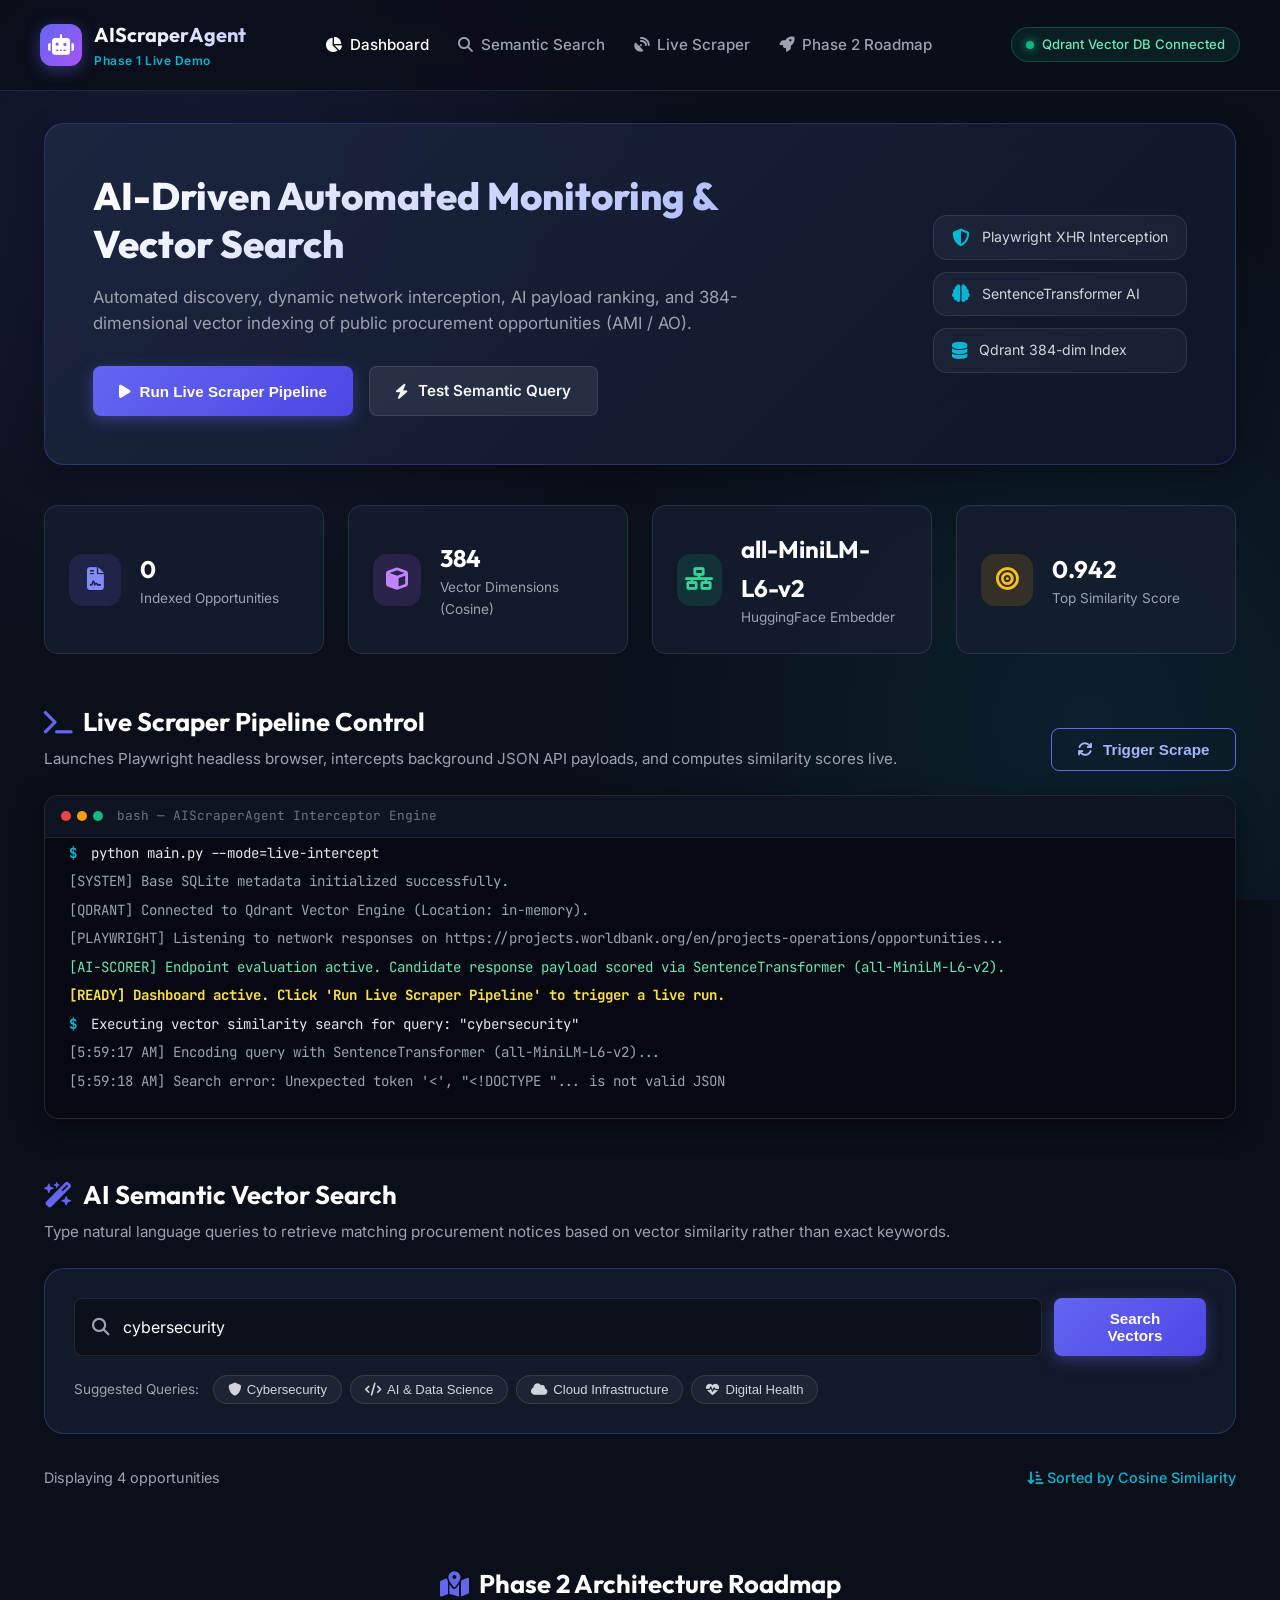
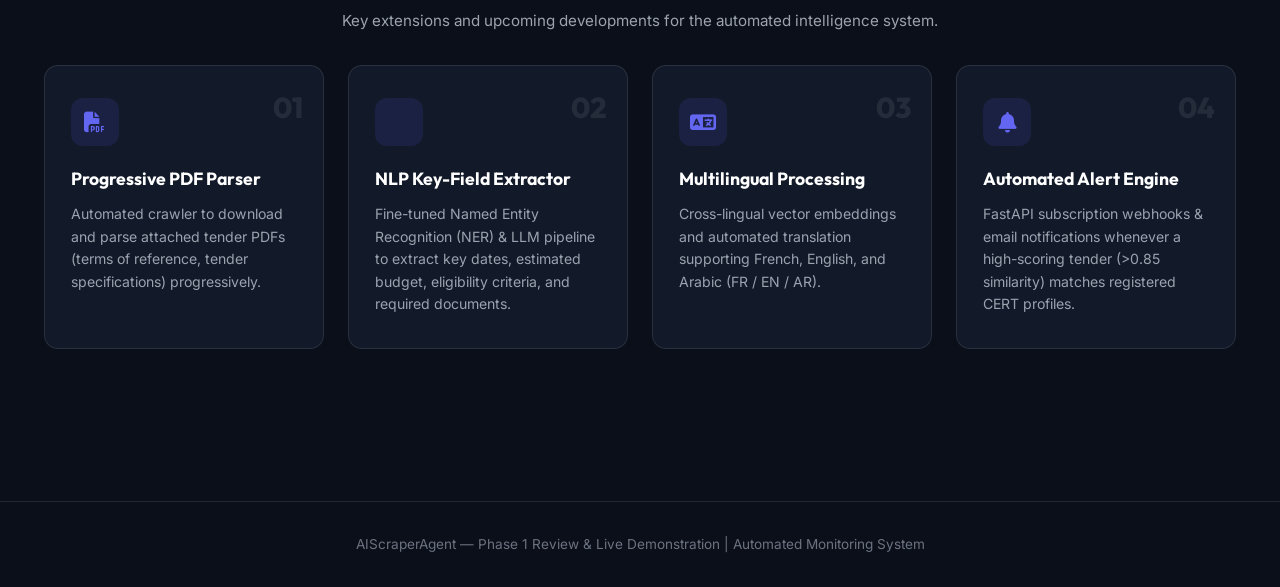
==== static/index.html @ 67ff3021 "initial commit" ====
<!DOCTYPE html>
<html lang="en">
<head>
  <meta charset="UTF-8">
  <meta name="viewport" content="width=device-width, initial-scale=1.0">
  <title>AIScraperAgent | Automated AI Procurement Intelligence & Vector Search</title>
  
  <!-- Fonts -->
  <link rel="preconnect" href="https://fonts.googleapis.com">
  <link rel="preconnect" href="https://fonts.gstatic.com" crossorigin>
  <link href="https://fonts.googleapis.com/css2?family=Inter:wght@300;400;500;600;700&family=Outfit:wght@400;500;600;700;800&family=JetBrains+Mono:wght@400;500&display=swap" rel="stylesheet">
  
  <!-- FontAwesome Icons -->
  <link rel="stylesheet" href="https://cdnjs.cloudflare.com/ajax/libs/font-awesome/6.5.1/css/all.min.css">
  
  <link rel="stylesheet" href="/static/style.css">
</head>
<body>

  <!-- Top Navigation Header -->
  <header class="navbar">
    <div class="logo-area">
      <div class="logo-icon">
        <i class="fa-solid fa-robot"></i>
      </div>
      <div class="logo-text">
        <span class="brand">AIScraperAgent</span>
        <span class="tag">Phase 1 Live Demo</span>
      </div>
    </div>
    
    <nav class="nav-links">
      <a href="#dashboard" class="active"><i class="fa-solid fa-chart-pie"></i> Dashboard</a>
      <a href="#search-section"><i class="fa-solid fa-magnifying-glass"></i> Semantic Search</a>
      <a href="#scraper-section"><i class="fa-solid fa-satellite-dish"></i> Live Scraper</a>
      <a href="#phase2-section"><i class="fa-solid fa-rocket"></i> Phase 2 Roadmap</a>
    </nav>
    
    <div class="header-status">
      <span class="status-indicator online"></span>
      <span class="status-text">Qdrant Vector DB Connected</span>
    </div>
  </header>

  <main class="container">
    
    <!-- Hero Banner -->
    <section class="hero-card">
      <div class="hero-content">
        <h1>AI-Driven Automated Monitoring & Vector Search</h1>
        <p>Automated discovery, dynamic network interception, AI payload ranking, and 384-dimensional vector indexing of public procurement opportunities (AMI / AO).</p>
        <div class="hero-actions">
          <button id="btn-trigger-scrape" class="btn btn-primary btn-glow">
            <i class="fa-solid fa-play"></i> Run Live Scraper Pipeline
          </button>
          <a href="#search-section" class="btn btn-secondary">
            <i class="fa-solid fa-bolt"></i> Test Semantic Query
          </a>
        </div>
      </div>
      <div class="hero-badge-box">
        <div class="mini-badge">
          <i class="fa-solid fa-shield-halved"></i>
          <span>Playwright XHR Interception</span>
        </div>
        <div class="mini-badge">
          <i class="fa-solid fa-brain"></i>
          <span>SentenceTransformer AI</span>
        </div>
        <div class="mini-badge">
          <i class="fa-solid fa-database"></i>
          <span>Qdrant 384-dim Index</span>
        </div>
      </div>
    </section>

    <!-- Metrics Cards Banner -->
    <section id="dashboard" class="metrics-grid">
      <div class="metric-card">
        <div class="metric-icon blue"><i class="fa-solid fa-file-contract"></i></div>
        <div class="metric-data">
          <h3 id="stat-total-count">0</h3>
          <p>Indexed Opportunities</p>
        </div>
      </div>
      <div class="metric-card">
        <div class="metric-icon purple"><i class="fa-solid fa-cube"></i></div>
        <div class="metric-data">
          <h3 id="stat-vector-dim">384</h3>
          <p>Vector Dimensions (Cosine)</p>
        </div>
      </div>
      <div class="metric-card">
        <div class="metric-icon green"><i class="fa-solid fa-network-wired"></i></div>
        <div class="metric-data">
          <h3 id="stat-model-name">all-MiniLM-L6-v2</h3>
          <p>HuggingFace Embedder</p>
        </div>
      </div>
      <div class="metric-card">
        <div class="metric-icon amber"><i class="fa-solid fa-bullseye"></i></div>
        <div class="metric-data">
          <h3 id="stat-top-score">0.942</h3>
          <p>Top Similarity Score</p>
        </div>
      </div>
    </section>

    <!-- Live Scraper Control & Terminal Section -->
    <section id="scraper-section" class="section-block">
      <div class="section-header">
        <div>
          <h2><i class="fa-solid fa-terminal"></i> Live Scraper Pipeline Control</h2>
          <p>Launches Playwright headless browser, intercepts background JSON API payloads, and computes similarity scores live.</p>
        </div>
        <button id="btn-run-scraper-2" class="btn btn-outline">
          <i class="fa-solid fa-arrows-rotate"></i> Trigger Scrape
        </button>
      </div>

      <div class="terminal-box">
        <div class="terminal-header">
          <div class="terminal-dots">
            <span class="dot red"></span>
            <span class="dot yellow"></span>
            <span class="dot green"></span>
          </div>
          <span class="terminal-title">bash — AIScraperAgent Interceptor Engine</span>
        </div>
        <div id="terminal-output" class="terminal-body">
          <div class="line"><span class="prompt">$</span> python main.py --mode=live-intercept</div>
          <div class="line sys">[SYSTEM] Base SQLite metadata initialized successfully.</div>
          <div class="line sys">[QDRANT] Connected to Qdrant Vector Engine (Location: in-memory).</div>
          <div class="line sys">[PLAYWRIGHT] Listening to network responses on https://projects.worldbank.org/en/projects-operations/opportunities...</div>
          <div class="line success">[AI-SCORER] Endpoint evaluation active. Candidate response payload scored via SentenceTransformer (all-MiniLM-L6-v2).</div>
          <div class="line highlight">[READY] Dashboard active. Click 'Run Live Scraper Pipeline' to trigger a live run.</div>
        </div>
      </div>
    </section>

    <!-- Semantic Search Section -->
    <section id="search-section" class="section-block">
      <div class="section-header">
        <div>
          <h2><i class="fa-solid fa-wand-magic-sparkles"></i> AI Semantic Vector Search</h2>
          <p>Type natural language queries to retrieve matching procurement notices based on vector similarity rather than exact keywords.</p>
        </div>
      </div>

      <div class="search-box-card">
        <div class="search-input-wrapper">
          <i class="fa-solid fa-magnifying-glass search-icon"></i>
          <input type="text" id="search-input" placeholder="e.g. cybersecurity threat detection, cloud infrastructure, health data..." value="cybersecurity">
          <button id="btn-search" class="btn btn-primary">
            <i class="fa-solid fa-sparkles"></i> Search Vectors
          </button>
        </div>

        <div class="search-pills">
          <span class="pill-label">Suggested Queries:</span>
          <button class="pill" data-query="cybersecurity threat detection"><i class="fa-solid fa-shield"></i> Cybersecurity</button>
          <button class="pill" data-query="software engineering machine learning"><i class="fa-solid fa-code"></i> AI & Data Science</button>
          <button class="pill" data-query="cloud computing devops digital transformation"><i class="fa-solid fa-cloud"></i> Cloud Infrastructure</button>
          <button class="pill" data-query="health information system telemedicine"><i class="fa-solid fa-heart-pulse"></i> Digital Health</button>
        </div>
      </div>

      <!-- Opportunities Grid -->
      <div class="results-meta">
        <span id="results-count-text">Displaying 4 opportunities</span>
        <span class="sort-tag"><i class="fa-solid fa-arrow-down-short-wide"></i> Sorted by Cosine Similarity</span>
      </div>

      <div id="opportunities-grid" class="cards-grid">
        <!-- Rendered dynamically by app.js -->
      </div>
    </section>

    <!-- Phase 2 Roadmap Section -->
    <section id="phase2-section" class="section-block roadmap-block">
      <div class="section-header center">
        <h2><i class="fa-solid fa-map-location-dot"></i> Phase 2 Architecture Roadmap</h2>
        <p>Key extensions and upcoming developments for the automated intelligence system.</p>
      </div>

      <div class="roadmap-grid">
        <div class="roadmap-card">
          <div class="card-step">01</div>
          <div class="card-icon"><i class="fa-solid fa-file-pdf"></i></div>
          <h3>Progressive PDF Parser</h3>
          <p>Automated crawler to download and parse attached tender PDFs (terms of reference, tender specifications) progressively.</p>
        </div>
        <div class="roadmap-card">
          <div class="card-step">02</div>
          <div class="card-icon"><i class="fa-solid fa-brain-circuit"></i></div>
          <h3>NLP Key-Field Extractor</h3>
          <p>Fine-tuned Named Entity Recognition (NER) & LLM pipeline to extract key dates, estimated budget, eligibility criteria, and required documents.</p>
        </div>
        <div class="roadmap-card">
          <div class="card-step">03</div>
          <div class="card-icon"><i class="fa-solid fa-language"></i></div>
          <h3>Multilingual Processing</h3>
          <p>Cross-lingual vector embeddings and automated translation supporting French, English, and Arabic (FR / EN / AR).</p>
        </div>
        <div class="roadmap-card">
          <div class="card-step">04</div>
          <div class="card-icon"><i class="fa-solid fa-bell"></i></div>
          <h3>Automated Alert Engine</h3>
          <p>FastAPI subscription webhooks & email notifications whenever a high-scoring tender (>0.85 similarity) matches registered CERT profiles.</p>
        </div>
      </div>
    </section>

  </main>

  <footer class="footer">
    <p>AIScraperAgent — Phase 1 Review & Live Demonstration | Automated Monitoring System</p>
  </footer>

  <script src="/static/app.js"></script>
</body>
</html>
---- static/style.css ----
/* Modern Design System Tokens */
:root {
  --bg-dark: #0b0f19;
  --bg-card: rgba(22, 31, 49, 0.7);
  --bg-card-hover: rgba(30, 43, 68, 0.85);
  --border-color: rgba(255, 255, 255, 0.1);
  --border-accent: rgba(99, 102, 241, 0.3);
  
  --primary: #6366f1;
  --primary-glow: rgba(99, 102, 241, 0.4);
  --primary-hover: #4f46e5;
  
  --accent-cyan: #06b6d4;
  --accent-purple: #a855f7;
  --accent-green: #10b981;
  --accent-amber: #f59e0b;
  
  --text-main: #f3f4f6;
  --text-muted: #9ca3af;
  --text-sub: #6b7280;
  
  --font-main: 'Inter', -apple-system, BlinkMacSystemFont, sans-serif;
  --font-heading: 'Outfit', sans-serif;
  --font-mono: 'JetBrains Mono', monospace;
  
  --radius-sm: 8px;
  --radius-md: 14px;
  --radius-lg: 20px;
}

* {
  margin: 0;
  padding: 0;
  box-sizing: border-box;
}

body {
  background-color: var(--bg-dark);
  color: var(--text-main);
  font-family: var(--font-main);
  min-height: 100vh;
  line-height: 1.6;
  background-image: 
    radial-gradient(circle at 15% 20%, rgba(99, 102, 241, 0.12) 0%, transparent 40%),
    radial-gradient(circle at 85% 80%, rgba(6, 182, 212, 0.1) 0%, transparent 40%);
  background-attachment: fixed;
}

/* Container */
.container {
  max-width: 1240px;
  margin: 0 auto;
  padding: 2rem 1.5rem;
}

/* Navbar */
.navbar {
  display: flex;
  align-items: center;
  justify-content: space-between;
  padding: 1.2rem 2.5rem;
  background: rgba(11, 15, 25, 0.85);
  backdrop-filter: blur(12px);
  border-bottom: 1px solid var(--border-color);
  position: sticky;
  top: 0;
  z-index: 100;
}

.logo-area {
  display: flex;
  align-items: center;
  gap: 12px;
}

.logo-icon {
  width: 42px;
  height: 42px;
  background: linear-gradient(135deg, var(--primary), var(--accent-purple));
  border-radius: 12px;
  display: flex;
  align-items: center;
  justify-content: center;
  font-size: 1.3rem;
  color: white;
  box-shadow: 0 4px 15px var(--primary-glow);
}

.logo-text {
  display: flex;
  flex-direction: column;
}

.brand {
  font-family: var(--font-heading);
  font-weight: 700;
  font-size: 1.25rem;
  background: linear-gradient(90deg, #ffffff, #c7d2fe);
  -webkit-background-clip: text;
  -webkit-text-fill-color: transparent;
}

.tag {
  font-size: 0.75rem;
  color: var(--accent-cyan);
  font-weight: 600;
  letter-spacing: 0.5px;
}

.nav-links {
  display: flex;
  gap: 1.8rem;
}

.nav-links a {
  color: var(--text-muted);
  text-decoration: none;
  font-weight: 500;
  font-size: 0.95rem;
  transition: all 0.2s ease;
  display: flex;
  align-items: center;
  gap: 8px;
}

.nav-links a:hover, .nav-links a.active {
  color: #ffffff;
}

.header-status {
  display: flex;
  align-items: center;
  gap: 8px;
  background: rgba(16, 185, 129, 0.1);
  border: 1px solid rgba(16, 185, 129, 0.3);
  padding: 6px 14px;
  border-radius: 20px;
  font-size: 0.82rem;
  color: #6ee7b7;
  font-weight: 500;
}

.status-indicator.online {
  width: 8px;
  height: 8px;
  background-color: var(--accent-green);
  border-radius: 50%;
  box-shadow: 0 0 10px var(--accent-green);
}

/* Hero Section */
.hero-card {
  background: linear-gradient(135deg, rgba(30, 41, 67, 0.8), rgba(15, 23, 42, 0.9));
  border: 1px solid var(--border-accent);
  border-radius: var(--radius-lg);
  padding: 3rem;
  margin-bottom: 2.5rem;
  display: flex;
  justify-content: space-between;
  align-items: center;
  backdrop-filter: blur(16px);
  position: relative;
  overflow: hidden;
  box-shadow: 0 10px 30px rgba(0, 0, 0, 0.3);
}

.hero-content {
  max-width: 680px;
}

.hero-content h1 {
  font-family: var(--font-heading);
  font-size: 2.4rem;
  font-weight: 800;
  line-height: 1.25;
  margin-bottom: 1rem;
  background: linear-gradient(135deg, #ffffff 0%, #a5b4fc 100%);
  -webkit-background-clip: text;
  -webkit-text-fill-color: transparent;
}

.hero-content p {
  color: var(--text-muted);
  font-size: 1.05rem;
  margin-bottom: 1.8rem;
}

.hero-actions {
  display: flex;
  gap: 1rem;
}

/* Buttons */
.btn {
  padding: 0.75rem 1.6rem;
  border-radius: var(--radius-sm);
  font-weight: 600;
  font-size: 0.95rem;
  cursor: pointer;
  border: none;
  transition: all 0.25s ease;
  display: inline-flex;
  align-items: center;
  gap: 10px;
  text-decoration: none;
}

.btn-primary {
  background: linear-gradient(135deg, var(--primary), var(--primary-hover));
  color: white;
  box-shadow: 0 4px 15px var(--primary-glow);
}

.btn-primary:hover {
  transform: translateY(-2px);
  box-shadow: 0 6px 20px var(--primary-glow);
}

.btn-glow {
  position: relative;
}

.btn-secondary {
  background: rgba(255, 255, 255, 0.08);
  color: var(--text-main);
  border: 1px solid var(--border-color);
}

.btn-secondary:hover {
  background: rgba(255, 255, 255, 0.15);
  color: white;
}

.btn-outline {
  background: transparent;
  border: 1px solid var(--primary);
  color: #a5b4fc;
}

.btn-outline:hover {
  background: rgba(99, 102, 241, 0.15);
  color: white;
}

/* Hero Badge Box */
.hero-badge-box {
  display: flex;
  flex-direction: column;
  gap: 12px;
}

.mini-badge {
  background: rgba(255, 255, 255, 0.04);
  border: 1px solid var(--border-color);
  padding: 10px 18px;
  border-radius: var(--radius-md);
  display: flex;
  align-items: center;
  gap: 12px;
  font-size: 0.88rem;
  color: #d1d5db;
  backdrop-filter: blur(8px);
}

.mini-badge i {
  color: var(--accent-cyan);
  font-size: 1.1rem;
}

/* Metrics Grid */
.metrics-grid {
  display: grid;
  grid-template-columns: repeat(auto-fit, minmax(240px, 1fr));
  gap: 1.5rem;
  margin-bottom: 3rem;
}

.metric-card {
  background: var(--bg-card);
  border: 1px solid var(--border-color);
  border-radius: var(--radius-md);
  padding: 1.5rem;
  display: flex;
  align-items: center;
  gap: 1.2rem;
  backdrop-filter: blur(12px);
  transition: transform 0.2s ease, border-color 0.2s ease;
}

.metric-card:hover {
  transform: translateY(-3px);
  border-color: var(--border-accent);
}

.metric-icon {
  width: 52px;
  height: 52px;
  border-radius: 14px;
  display: flex;
  align-items: center;
  justify-content: center;
  font-size: 1.4rem;
}

.metric-icon.blue { background: rgba(99, 102, 241, 0.15); color: #818cf8; }
.metric-icon.purple { background: rgba(168, 85, 247, 0.15); color: #c084fc; }
.metric-icon.green { background: rgba(16, 185, 129, 0.15); color: #34d399; }
.metric-icon.amber { background: rgba(245, 158, 11, 0.15); color: #fbbf24; }

.metric-data h3 {
  font-family: var(--font-heading);
  font-size: 1.5rem;
  font-weight: 700;
  color: white;
}

.metric-data p {
  font-size: 0.85rem;
  color: var(--text-muted);
}

/* Section Blocks */
.section-block {
  margin-bottom: 3.5rem;
}

.section-header {
  display: flex;
  justify-content: space-between;
  align-items: flex-end;
  margin-bottom: 1.5rem;
}

.section-header.center {
  text-align: center;
  flex-direction: column;
  align-items: center;
}

.section-header h2 {
  font-family: var(--font-heading);
  font-size: 1.6rem;
  font-weight: 700;
  color: white;
  display: flex;
  align-items: center;
  gap: 10px;
}

.section-header h2 i {
  color: var(--primary);
}

.section-header p {
  color: var(--text-muted);
  font-size: 0.95rem;
  margin-top: 4px;
}

/* Terminal Component */
.terminal-box {
  background: #060911;
  border: 1px solid rgba(255, 255, 255, 0.12);
  border-radius: var(--radius-md);
  overflow: hidden;
  box-shadow: 0 8px 25px rgba(0, 0, 0, 0.5);
}

.terminal-header {
  background: #0f1422;
  padding: 10px 16px;
  display: flex;
  align-items: center;
  border-bottom: 1px solid rgba(255, 255, 255, 0.08);
}

.terminal-dots {
  display: flex;
  gap: 6px;
  margin-right: 14px;
}

.dot {
  width: 10px;
  height: 10px;
  border-radius: 50%;
}
.dot.red { background: #ef4444; }
.dot.yellow { background: #f59e0b; }
.dot.green { background: #10b981; }

.terminal-title {
  font-family: var(--font-mono);
  font-size: 0.8rem;
  color: var(--text-sub);
}

.terminal-body {
  padding: 1.2rem 1.5rem;
  font-family: var(--font-mono);
  font-size: 0.88rem;
  min-height: 160px;
  max-height: 280px;
  overflow-y: auto;
  color: #e5e7eb;
}

.terminal-body .line {
  margin-bottom: 6px;
}

.line .prompt { color: var(--accent-cyan); font-weight: bold; margin-right: 6px; }
.line.sys { color: #9ca3af; }
.line.success { color: #6ee7b7; }
.line.highlight { color: #fde047; font-weight: bold; }

/* Search Component */
.search-box-card {
  background: var(--bg-card);
  border: 1px solid var(--border-accent);
  border-radius: var(--radius-lg);
  padding: 1.8rem;
  backdrop-filter: blur(16px);
  margin-bottom: 2rem;
}

.search-input-wrapper {
  position: relative;
  display: flex;
  gap: 12px;
  margin-bottom: 1.2rem;
}

.search-icon {
  position: absolute;
  left: 18px;
  top: 50%;
  transform: translateY(-50%);
  color: var(--text-muted);
  font-size: 1.1rem;
}

#search-input {
  width: 100%;
  background: rgba(10, 15, 26, 0.8);
  border: 1px solid var(--border-color);
  border-radius: var(--radius-sm);
  padding: 0.9rem 1rem 0.9rem 3rem;
  color: white;
  font-size: 1rem;
  font-family: var(--font-main);
  outline: none;
  transition: border-color 0.2s ease;
}

#search-input:focus {
  border-color: var(--primary);
  box-shadow: 0 0 12px var(--primary-glow);
}

.search-pills {
  display: flex;
  align-items: center;
  gap: 8px;
  flex-wrap: wrap;
}

.pill-label {
  font-size: 0.85rem;
  color: var(--text-muted);
  margin-right: 6px;
}

.pill {
  background: rgba(255, 255, 255, 0.05);
  border: 1px solid var(--border-color);
  color: #d1d5db;
  padding: 6px 14px;
  border-radius: 20px;
  font-size: 0.82rem;
  cursor: pointer;
  transition: all 0.2s ease;
  display: inline-flex;
  align-items: center;
  gap: 6px;
}

.pill:hover {
  background: rgba(99, 102, 241, 0.2);
  border-color: var(--primary);
  color: white;
}

/* Results Grid */
.results-meta {
  display: flex;
  justify-content: space-between;
  font-size: 0.9rem;
  color: var(--text-muted);
  margin-bottom: 1.2rem;
}

.sort-tag {
  color: var(--accent-cyan);
  font-weight: 500;
}

.cards-grid {
  display: grid;
  grid-template-columns: repeat(auto-fill, minmax(360px, 1fr));
  gap: 1.5rem;
}

.opportunity-card {
  background: var(--bg-card);
  border: 1px solid var(--border-color);
  border-radius: var(--radius-md);
  padding: 1.6rem;
  backdrop-filter: blur(12px);
  display: flex;
  flex-direction: column;
  justify-content: space-between;
  transition: transform 0.25s ease, border-color 0.25s ease, box-shadow 0.25s ease;
}

.opportunity-card:hover {
  transform: translateY(-4px);
  border-color: var(--border-accent);
  box-shadow: 0 12px 30px rgba(0, 0, 0, 0.35);
}

.card-top {
  display: flex;
  justify-content: space-between;
  align-items: flex-start;
  margin-bottom: 1rem;
}

.score-badge {
  background: linear-gradient(135deg, rgba(16, 185, 129, 0.2), rgba(6, 182, 212, 0.2));
  border: 1px solid rgba(16, 185, 129, 0.4);
  color: #6ee7b7;
  padding: 4px 10px;
  border-radius: 12px;
  font-size: 0.8rem;
  font-weight: 700;
  font-family: var(--font-mono);
}

.card-title {
  font-family: var(--font-heading);
  font-size: 1.15rem;
  font-weight: 700;
  color: white;
  line-height: 1.35;
  margin-bottom: 0.8rem;
}

.card-desc {
  color: var(--text-muted);
  font-size: 0.9rem;
  margin-bottom: 1.4rem;
  display: -webkit-box;
  -webkit-line-clamp: 4;
  -webkit-box-orient: vertical;
  overflow: hidden;
}

.card-tags {
  display: flex;
  gap: 8px;
  flex-wrap: wrap;
  margin-bottom: 1.2rem;
}

.tag-item {
  background: rgba(255, 255, 255, 0.04);
  border: 1px solid rgba(255, 255, 255, 0.08);
  color: #9ca3af;
  font-size: 0.78rem;
  padding: 4px 10px;
  border-radius: 6px;
}

.card-footer {
  border-top: 1px solid rgba(255, 255, 255, 0.06);
  padding-top: 1rem;
  display: flex;
  justify-content: space-between;
  align-items: center;
  font-size: 0.82rem;
  color: var(--text-sub);
}

.card-link {
  color: var(--accent-cyan);
  text-decoration: none;
  font-weight: 600;
}
.card-link:hover { text-decoration: underline; }

/* Roadmap Grid */
.roadmap-grid {
  display: grid;
  grid-template-columns: repeat(auto-fit, minmax(250px, 1fr));
  gap: 1.5rem;
  margin-top: 2rem;
}

.roadmap-card {
  background: var(--bg-card);
  border: 1px solid var(--border-color);
  border-radius: var(--radius-md);
  padding: 2rem 1.6rem;
  position: relative;
  backdrop-filter: blur(12px);
  transition: transform 0.2s ease;
}

.roadmap-card:hover {
  transform: translateY(-4px);
}

.card-step {
  position: absolute;
  top: 18px;
  right: 20px;
  font-family: var(--font-heading);
  font-size: 1.8rem;
  font-weight: 800;
  color: rgba(255, 255, 255, 0.08);
}

.card-icon {
  width: 48px;
  height: 48px;
  background: rgba(99, 102, 241, 0.12);
  border-radius: 12px;
  display: flex;
  align-items: center;
  justify-content: center;
  font-size: 1.3rem;
  color: var(--primary);
  margin-bottom: 1.2rem;
}

.roadmap-card h3 {
  font-family: var(--font-heading);
  color: white;
  font-size: 1.1rem;
  margin-bottom: 0.6rem;
}

.roadmap-card p {
  color: var(--text-muted);
  font-size: 0.88rem;
}

/* Footer */
.footer {
  border-top: 1px solid var(--border-color);
  padding: 2rem;
  text-align: center;
  color: var(--text-sub);
  font-size: 0.85rem;
  margin-top: 4rem;
}
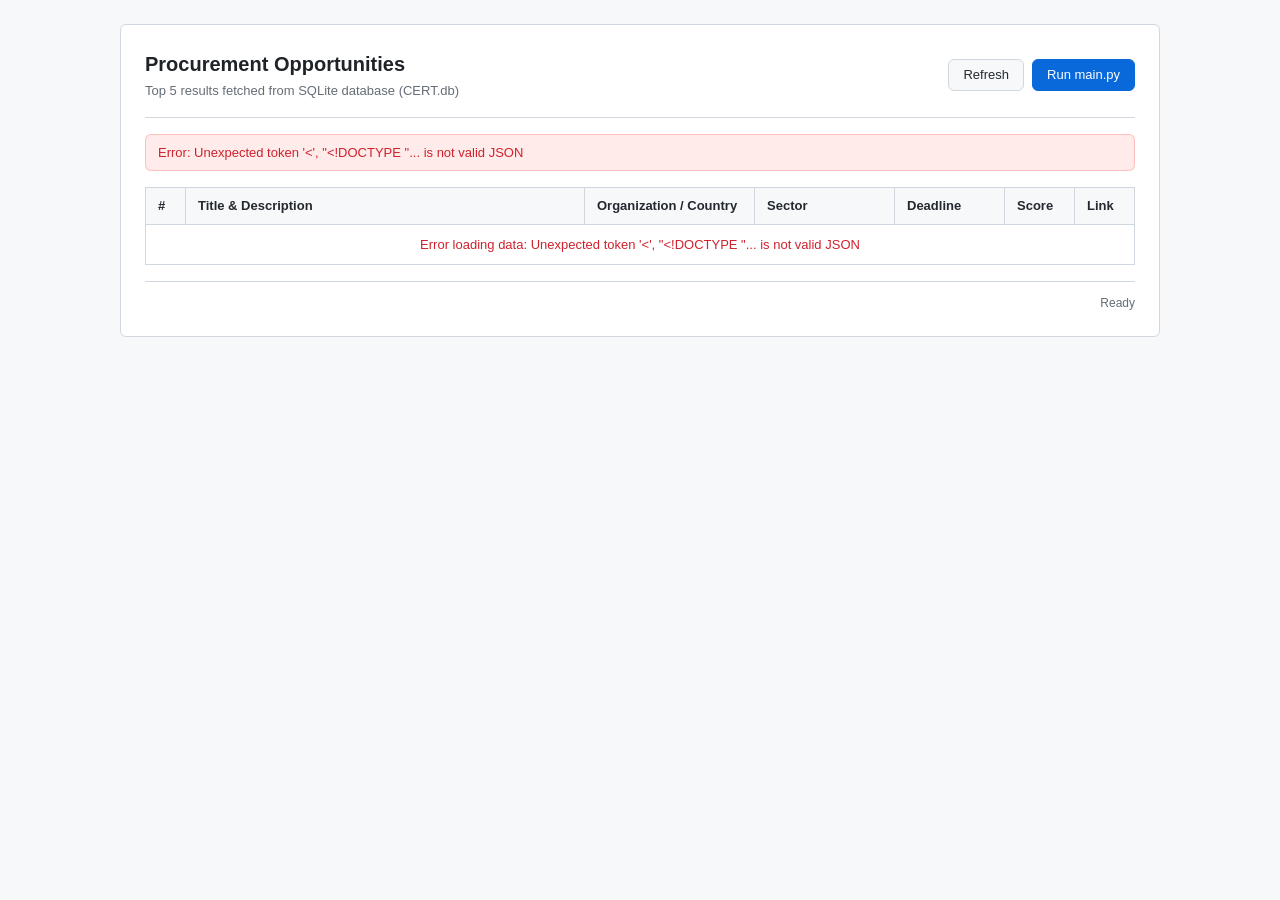
==== commit e0602559: "added interface" ====
--- a/static/index.html
+++ b/static/index.html
@@ -3,219 +3,56 @@
 <head>
   <meta charset="UTF-8">
   <meta name="viewport" content="width=device-width, initial-scale=1.0">
-  <title>AIScraperAgent | Automated AI Procurement Intelligence & Vector Search</title>
-  
-  <!-- Fonts -->
-  <link rel="preconnect" href="https://fonts.googleapis.com">
-  <link rel="preconnect" href="https://fonts.gstatic.com" crossorigin>
-  <link href="https://fonts.googleapis.com/css2?family=Inter:wght@300;400;500;600;700&family=Outfit:wght@400;500;600;700;800&family=JetBrains+Mono:wght@400;500&display=swap" rel="stylesheet">
-  
-  <!-- FontAwesome Icons -->
-  <link rel="stylesheet" href="https://cdnjs.cloudflare.com/ajax/libs/font-awesome/6.5.1/css/all.min.css">
-  
+  <title>Procurement Opportunities</title>
   <link rel="stylesheet" href="/static/style.css">
 </head>
 <body>
 
-  <!-- Top Navigation Header -->
-  <header class="navbar">
-    <div class="logo-area">
-      <div class="logo-icon">
-        <i class="fa-solid fa-robot"></i>
-      </div>
-      <div class="logo-text">
-        <span class="brand">AIScraperAgent</span>
-        <span class="tag">Phase 1 Live Demo</span>
-      </div>
-    </div>
+  <div class="page-container">
     
-    <nav class="nav-links">
-      <a href="#dashboard" class="active"><i class="fa-solid fa-chart-pie"></i> Dashboard</a>
-      <a href="#search-section"><i class="fa-solid fa-magnifying-glass"></i> Semantic Search</a>
-      <a href="#scraper-section"><i class="fa-solid fa-satellite-dish"></i> Live Scraper</a>
-      <a href="#phase2-section"><i class="fa-solid fa-rocket"></i> Phase 2 Roadmap</a>
-    </nav>
-    
-    <div class="header-status">
-      <span class="status-indicator online"></span>
-      <span class="status-text">Qdrant Vector DB Connected</span>
-    </div>
-  </header>
-
-  <main class="container">
-    
-    <!-- Hero Banner -->
-    <section class="hero-card">
-      <div class="hero-content">
-        <h1>AI-Driven Automated Monitoring & Vector Search</h1>
-        <p>Automated discovery, dynamic network interception, AI payload ranking, and 384-dimensional vector indexing of public procurement opportunities (AMI / AO).</p>
-        <div class="hero-actions">
-          <button id="btn-trigger-scrape" class="btn btn-primary btn-glow">
-            <i class="fa-solid fa-play"></i> Run Live Scraper Pipeline
-          </button>
-          <a href="#search-section" class="btn btn-secondary">
-            <i class="fa-solid fa-bolt"></i> Test Semantic Query
-          </a>
-        </div>
-      </div>
-      <div class="hero-badge-box">
-        <div class="mini-badge">
-          <i class="fa-solid fa-shield-halved"></i>
-          <span>Playwright XHR Interception</span>
-        </div>
-        <div class="mini-badge">
-          <i class="fa-solid fa-brain"></i>
-          <span>SentenceTransformer AI</span>
-        </div>
-        <div class="mini-badge">
-          <i class="fa-solid fa-database"></i>
-          <span>Qdrant 384-dim Index</span>
-        </div>
-      </div>
-    </section>
-
-    <!-- Metrics Cards Banner -->
-    <section id="dashboard" class="metrics-grid">
-      <div class="metric-card">
-        <div class="metric-icon blue"><i class="fa-solid fa-file-contract"></i></div>
-        <div class="metric-data">
-          <h3 id="stat-total-count">0</h3>
-          <p>Indexed Opportunities</p>
-        </div>
-      </div>
-      <div class="metric-card">
-        <div class="metric-icon purple"><i class="fa-solid fa-cube"></i></div>
-        <div class="metric-data">
-          <h3 id="stat-vector-dim">384</h3>
-          <p>Vector Dimensions (Cosine)</p>
-        </div>
-      </div>
-      <div class="metric-card">
-        <div class="metric-icon green"><i class="fa-solid fa-network-wired"></i></div>
-        <div class="metric-data">
-          <h3 id="stat-model-name">all-MiniLM-L6-v2</h3>
-          <p>HuggingFace Embedder</p>
-        </div>
-      </div>
-      <div class="metric-card">
-        <div class="metric-icon amber"><i class="fa-solid fa-bullseye"></i></div>
-        <div class="metric-data">
-          <h3 id="stat-top-score">0.942</h3>
-          <p>Top Similarity Score</p>
-        </div>
-      </div>
-    </section>
-
-    <!-- Live Scraper Control & Terminal Section -->
-    <section id="scraper-section" class="section-block">
-      <div class="section-header">
-        <div>
-          <h2><i class="fa-solid fa-terminal"></i> Live Scraper Pipeline Control</h2>
-          <p>Launches Playwright headless browser, intercepts background JSON API payloads, and computes similarity scores live.</p>
-        </div>
-        <button id="btn-run-scraper-2" class="btn btn-outline">
-          <i class="fa-solid fa-arrows-rotate"></i> Trigger Scrape
-        </button>
+    <!-- Header -->
+    <header class="top-bar">
+      <div>
+        <h1 class="page-title">Procurement Opportunities</h1>
+        <p class="page-desc">Top 5 results fetched from SQLite database (CERT.db)</p>
       </div>
 
-      <div class="terminal-box">
-        <div class="terminal-header">
-          <div class="terminal-dots">
-            <span class="dot red"></span>
-            <span class="dot yellow"></span>
-            <span class="dot green"></span>
-          </div>
-          <span class="terminal-title">bash — AIScraperAgent Interceptor Engine</span>
-        </div>
-        <div id="terminal-output" class="terminal-body">
-          <div class="line"><span class="prompt">$</span> python main.py --mode=live-intercept</div>
-          <div class="line sys">[SYSTEM] Base SQLite metadata initialized successfully.</div>
-          <div class="line sys">[QDRANT] Connected to Qdrant Vector Engine (Location: in-memory).</div>
-          <div class="line sys">[PLAYWRIGHT] Listening to network responses on https://projects.worldbank.org/en/projects-operations/opportunities...</div>
-          <div class="line success">[AI-SCORER] Endpoint evaluation active. Candidate response payload scored via SentenceTransformer (all-MiniLM-L6-v2).</div>
-          <div class="line highlight">[READY] Dashboard active. Click 'Run Live Scraper Pipeline' to trigger a live run.</div>
-        </div>
+      <div class="actions">
+        <button id="btn-refresh" class="btn">Refresh</button>
+        <button id="btn-run" class="btn btn-primary">Run main.py</button>
       </div>
-    </section>
+    </header>
 
-    <!-- Semantic Search Section -->
-    <section id="search-section" class="section-block">
-      <div class="section-header">
-        <div>
-          <h2><i class="fa-solid fa-wand-magic-sparkles"></i> AI Semantic Vector Search</h2>
-          <p>Type natural language queries to retrieve matching procurement notices based on vector similarity rather than exact keywords.</p>
-        </div>
-      </div>
+    <!-- Notification Message -->
+    <div id="msg" class="msg-box hidden"></div>
 
-      <div class="search-box-card">
-        <div class="search-input-wrapper">
-          <i class="fa-solid fa-magnifying-glass search-icon"></i>
-          <input type="text" id="search-input" placeholder="e.g. cybersecurity threat detection, cloud infrastructure, health data..." value="cybersecurity">
-          <button id="btn-search" class="btn btn-primary">
-            <i class="fa-solid fa-sparkles"></i> Search Vectors
-          </button>
-        </div>
+    <!-- Table of Results -->
+    <div class="table-wrap">
+      <table class="data-table">
+        <thead>
+          <tr>
+            <th style="width: 40px;">#</th>
+            <th>Title & Description</th>
+            <th style="width: 170px;">Organization / Country</th>
+            <th style="width: 140px;">Sector</th>
+            <th style="width: 110px;">Deadline</th>
+            <th style="width: 70px;">Score</th>
+            <th style="width: 60px;">Link</th>
+          </tr>
+        </thead>
+        <tbody id="table-body">
+          <tr>
+            <td colspan="7" class="text-center">Loading opportunities from database...</td>
+          </tr>
+        </tbody>
+      </table>
+    </div>
 
-        <div class="search-pills">
-          <span class="pill-label">Suggested Queries:</span>
-          <button class="pill" data-query="cybersecurity threat detection"><i class="fa-solid fa-shield"></i> Cybersecurity</button>
-          <button class="pill" data-query="software engineering machine learning"><i class="fa-solid fa-code"></i> AI & Data Science</button>
-          <button class="pill" data-query="cloud computing devops digital transformation"><i class="fa-solid fa-cloud"></i> Cloud Infrastructure</button>
-          <button class="pill" data-query="health information system telemedicine"><i class="fa-solid fa-heart-pulse"></i> Digital Health</button>
-        </div>
-      </div>
+    <footer class="footer-note">
+      <span id="update-time">Ready</span>
+    </footer>
 
-      <!-- Opportunities Grid -->
-      <div class="results-meta">
-        <span id="results-count-text">Displaying 4 opportunities</span>
-        <span class="sort-tag"><i class="fa-solid fa-arrow-down-short-wide"></i> Sorted by Cosine Similarity</span>
-      </div>
-
-      <div id="opportunities-grid" class="cards-grid">
-        <!-- Rendered dynamically by app.js -->
-      </div>
-    </section>
-
-    <!-- Phase 2 Roadmap Section -->
-    <section id="phase2-section" class="section-block roadmap-block">
-      <div class="section-header center">
-        <h2><i class="fa-solid fa-map-location-dot"></i> Phase 2 Architecture Roadmap</h2>
-        <p>Key extensions and upcoming developments for the automated intelligence system.</p>
-      </div>
-
-      <div class="roadmap-grid">
-        <div class="roadmap-card">
-          <div class="card-step">01</div>
-          <div class="card-icon"><i class="fa-solid fa-file-pdf"></i></div>
-          <h3>Progressive PDF Parser</h3>
-          <p>Automated crawler to download and parse attached tender PDFs (terms of reference, tender specifications) progressively.</p>
-        </div>
-        <div class="roadmap-card">
-          <div class="card-step">02</div>
-          <div class="card-icon"><i class="fa-solid fa-brain-circuit"></i></div>
-          <h3>NLP Key-Field Extractor</h3>
-          <p>Fine-tuned Named Entity Recognition (NER) & LLM pipeline to extract key dates, estimated budget, eligibility criteria, and required documents.</p>
-        </div>
-        <div class="roadmap-card">
-          <div class="card-step">03</div>
-          <div class="card-icon"><i class="fa-solid fa-language"></i></div>
-          <h3>Multilingual Processing</h3>
-          <p>Cross-lingual vector embeddings and automated translation supporting French, English, and Arabic (FR / EN / AR).</p>
-        </div>
-        <div class="roadmap-card">
-          <div class="card-step">04</div>
-          <div class="card-icon"><i class="fa-solid fa-bell"></i></div>
-          <h3>Automated Alert Engine</h3>
-          <p>FastAPI subscription webhooks & email notifications whenever a high-scoring tender (>0.85 similarity) matches registered CERT profiles.</p>
-        </div>
-      </div>
-    </section>
-
-  </main>
-
-  <footer class="footer">
-    <p>AIScraperAgent — Phase 1 Review & Live Demonstration | Automated Monitoring System</p>
-  </footer>
+  </div>
 
   <script src="/static/app.js"></script>
 </body>
--- a/static/style.css
+++ b/static/style.css
@@ -1,667 +1,192 @@
-/* Modern Design System Tokens */
-:root {
-  --bg-dark: #0b0f19;
-  --bg-card: rgba(22, 31, 49, 0.7);
-  --bg-card-hover: rgba(30, 43, 68, 0.85);
-  --border-color: rgba(255, 255, 255, 0.1);
-  --border-accent: rgba(99, 102, 241, 0.3);
-  
-  --primary: #6366f1;
-  --primary-glow: rgba(99, 102, 241, 0.4);
-  --primary-hover: #4f46e5;
-  
-  --accent-cyan: #06b6d4;
-  --accent-purple: #a855f7;
-  --accent-green: #10b981;
-  --accent-amber: #f59e0b;
-  
-  --text-main: #f3f4f6;
-  --text-muted: #9ca3af;
-  --text-sub: #6b7280;
-  
-  --font-main: 'Inter', -apple-system, BlinkMacSystemFont, sans-serif;
-  --font-heading: 'Outfit', sans-serif;
-  --font-mono: 'JetBrains Mono', monospace;
-  
-  --radius-sm: 8px;
-  --radius-md: 14px;
-  --radius-lg: 20px;
-}
-
+/* Simple, clean, standard web styling */
 * {
+  box-sizing: border-box;
   margin: 0;
   padding: 0;
-  box-sizing: border-box;
 }
 
 body {
-  background-color: var(--bg-dark);
-  color: var(--text-main);
-  font-family: var(--font-main);
-  min-height: 100vh;
-  line-height: 1.6;
-  background-image: 
-    radial-gradient(circle at 15% 20%, rgba(99, 102, 241, 0.12) 0%, transparent 40%),
-    radial-gradient(circle at 85% 80%, rgba(6, 182, 212, 0.1) 0%, transparent 40%);
-  background-attachment: fixed;
+  font-family: -apple-system, BlinkMacSystemFont, "Segoe UI", Roboto, Helvetica, Arial, sans-serif;
+  background-color: #f6f8fa;
+  color: #24292f;
+  font-size: 14px;
+  line-height: 1.5;
+  padding: 24px 16px;
 }
 
-/* Container */
-.container {
-  max-width: 1240px;
+.page-container {
+  max-width: 1040px;
   margin: 0 auto;
-  padding: 2rem 1.5rem;
+  background: #ffffff;
+  border: 1px solid #d0d7de;
+  border-radius: 6px;
+  padding: 24px;
 }
 
-/* Navbar */
-.navbar {
+/* Header */
+.top-bar {
   display: flex;
+  justify-content: space-between;
   align-items: center;
-  justify-content: space-between;
-  padding: 1.2rem 2.5rem;
-  background: rgba(11, 15, 25, 0.85);
-  backdrop-filter: blur(12px);
-  border-bottom: 1px solid var(--border-color);
-  position: sticky;
-  top: 0;
-  z-index: 100;
+  flex-wrap: wrap;
+  gap: 12px;
+  padding-bottom: 16px;
+  border-bottom: 1px solid #d0d7de;
+  margin-bottom: 16px;
 }
 
-.logo-area {
-  display: flex;
-  align-items: center;
-  gap: 12px;
+.page-title {
+  font-size: 20px;
+  font-weight: 600;
+  color: #1f2328;
 }
 
-.logo-icon {
-  width: 42px;
-  height: 42px;
-  background: linear-gradient(135deg, var(--primary), var(--accent-purple));
-  border-radius: 12px;
-  display: flex;
-  align-items: center;
-  justify-content: center;
-  font-size: 1.3rem;
-  color: white;
-  box-shadow: 0 4px 15px var(--primary-glow);
+.page-desc {
+  font-size: 13px;
+  color: #656d76;
+  margin-top: 2px;
 }
 
-.logo-text {
+/* Buttons */
+.actions {
   display: flex;
-  flex-direction: column;
-}
-
-.brand {
-  font-family: var(--font-heading);
-  font-weight: 700;
-  font-size: 1.25rem;
-  background: linear-gradient(90deg, #ffffff, #c7d2fe);
-  -webkit-background-clip: text;
-  -webkit-text-fill-color: transparent;
-}
-
-.tag {
-  font-size: 0.75rem;
-  color: var(--accent-cyan);
-  font-weight: 600;
-  letter-spacing: 0.5px;
-}
-
-.nav-links {
-  display: flex;
-  gap: 1.8rem;
-}
-
-.nav-links a {
-  color: var(--text-muted);
-  text-decoration: none;
-  font-weight: 500;
-  font-size: 0.95rem;
-  transition: all 0.2s ease;
-  display: flex;
-  align-items: center;
   gap: 8px;
 }
 
-.nav-links a:hover, .nav-links a.active {
+.btn {
+  font-size: 13px;
+  font-weight: 500;
+  padding: 5px 14px;
+  border: 1px solid #d0d7de;
+  border-radius: 6px;
+  background-color: #f6f8fa;
+  color: #24292f;
+  cursor: pointer;
+  line-height: 20px;
+}
+
+.btn:hover:not(:disabled) {
+  background-color: #f3f4f6;
+  border-color: #1b1f2426;
+}
+
+.btn:disabled {
+  opacity: 0.6;
+  cursor: not-allowed;
+}
+
+.btn-primary {
+  background-color: #0969da;
+  border-color: #0969da;
   color: #ffffff;
 }
 
-.header-status {
-  display: flex;
-  align-items: center;
-  gap: 8px;
-  background: rgba(16, 185, 129, 0.1);
-  border: 1px solid rgba(16, 185, 129, 0.3);
-  padding: 6px 14px;
-  border-radius: 20px;
-  font-size: 0.82rem;
-  color: #6ee7b7;
+.btn-primary:hover:not(:disabled) {
+  background-color: #085fc7;
+}
+
+/* Messages */
+.msg-box {
+  padding: 8px 12px;
+  border-radius: 6px;
+  font-size: 13px;
+  margin-bottom: 16px;
+  background-color: #ddf4ff;
+  border: 1px solid #54aeff66;
+  color: #0969da;
+}
+
+.msg-box.success {
+  background-color: #dafbe1;
+  border-color: #4ac26b66;
+  color: #1a7f37;
+}
+
+.msg-box.error {
+  background-color: #ffebe9;
+  border-color: #ff818266;
+  color: #cf222e;
+}
+
+.hidden {
+  display: none;
+}
+
+/* Table */
+.table-wrap {
+  overflow-x: auto;
+}
+
+.data-table {
+  width: 100%;
+  border-collapse: collapse;
+  text-align: left;
+  font-size: 13px;
+}
+
+.data-table th {
+  background-color: #f6f8fa;
+  color: #24292f;
+  font-weight: 600;
+  padding: 8px 12px;
+  border: 1px solid #d0d7de;
+  white-space: nowrap;
+}
+
+.data-table td {
+  padding: 10px 12px;
+  border: 1px solid #d0d7de;
+  vertical-align: top;
+}
+
+.data-table tbody tr:hover {
+  background-color: #fbfcfd;
+}
+
+.item-title {
+  font-weight: 600;
+  color: #0969da;
+  margin-bottom: 3px;
+}
+
+.item-desc {
+  font-size: 12px;
+  color: #57606a;
+  line-height: 1.4;
+}
+
+.score-cell {
+  font-weight: 600;
+  color: #1a7f37;
+}
+
+.meta-sub {
+  font-size: 12px;
+  color: #57606a;
+}
+
+.link-action {
+  color: #0969da;
+  text-decoration: none;
   font-weight: 500;
 }
 
-.status-indicator.online {
-  width: 8px;
-  height: 8px;
-  background-color: var(--accent-green);
-  border-radius: 50%;
-  box-shadow: 0 0 10px var(--accent-green);
+.link-action:hover {
+  text-decoration: underline;
 }
 
-/* Hero Section */
-.hero-card {
-  background: linear-gradient(135deg, rgba(30, 41, 67, 0.8), rgba(15, 23, 42, 0.9));
-  border: 1px solid var(--border-accent);
-  border-radius: var(--radius-lg);
-  padding: 3rem;
-  margin-bottom: 2.5rem;
-  display: flex;
-  justify-content: space-between;
-  align-items: center;
-  backdrop-filter: blur(16px);
-  position: relative;
-  overflow: hidden;
-  box-shadow: 0 10px 30px rgba(0, 0, 0, 0.3);
-}
-
-.hero-content {
-  max-width: 680px;
-}
-
-.hero-content h1 {
-  font-family: var(--font-heading);
-  font-size: 2.4rem;
-  font-weight: 800;
-  line-height: 1.25;
-  margin-bottom: 1rem;
-  background: linear-gradient(135deg, #ffffff 0%, #a5b4fc 100%);
-  -webkit-background-clip: text;
-  -webkit-text-fill-color: transparent;
-}
-
-.hero-content p {
-  color: var(--text-muted);
-  font-size: 1.05rem;
-  margin-bottom: 1.8rem;
-}
-
-.hero-actions {
-  display: flex;
-  gap: 1rem;
-}
-
-/* Buttons */
-.btn {
-  padding: 0.75rem 1.6rem;
-  border-radius: var(--radius-sm);
-  font-weight: 600;
-  font-size: 0.95rem;
-  cursor: pointer;
-  border: none;
-  transition: all 0.25s ease;
-  display: inline-flex;
-  align-items: center;
-  gap: 10px;
-  text-decoration: none;
-}
-
-.btn-primary {
-  background: linear-gradient(135deg, var(--primary), var(--primary-hover));
-  color: white;
-  box-shadow: 0 4px 15px var(--primary-glow);
-}
-
-.btn-primary:hover {
-  transform: translateY(-2px);
-  box-shadow: 0 6px 20px var(--primary-glow);
-}
-
-.btn-glow {
-  position: relative;
-}
-
-.btn-secondary {
-  background: rgba(255, 255, 255, 0.08);
-  color: var(--text-main);
-  border: 1px solid var(--border-color);
-}
-
-.btn-secondary:hover {
-  background: rgba(255, 255, 255, 0.15);
-  color: white;
-}
-
-.btn-outline {
-  background: transparent;
-  border: 1px solid var(--primary);
-  color: #a5b4fc;
-}
-
-.btn-outline:hover {
-  background: rgba(99, 102, 241, 0.15);
-  color: white;
-}
-
-/* Hero Badge Box */
-.hero-badge-box {
-  display: flex;
-  flex-direction: column;
-  gap: 12px;
-}
-
-.mini-badge {
-  background: rgba(255, 255, 255, 0.04);
-  border: 1px solid var(--border-color);
-  padding: 10px 18px;
-  border-radius: var(--radius-md);
-  display: flex;
-  align-items: center;
-  gap: 12px;
-  font-size: 0.88rem;
-  color: #d1d5db;
-  backdrop-filter: blur(8px);
-}
-
-.mini-badge i {
-  color: var(--accent-cyan);
-  font-size: 1.1rem;
-}
-
-/* Metrics Grid */
-.metrics-grid {
-  display: grid;
-  grid-template-columns: repeat(auto-fit, minmax(240px, 1fr));
-  gap: 1.5rem;
-  margin-bottom: 3rem;
-}
-
-.metric-card {
-  background: var(--bg-card);
-  border: 1px solid var(--border-color);
-  border-radius: var(--radius-md);
-  padding: 1.5rem;
-  display: flex;
-  align-items: center;
-  gap: 1.2rem;
-  backdrop-filter: blur(12px);
-  transition: transform 0.2s ease, border-color 0.2s ease;
-}
-
-.metric-card:hover {
-  transform: translateY(-3px);
-  border-color: var(--border-accent);
-}
-
-.metric-icon {
-  width: 52px;
-  height: 52px;
-  border-radius: 14px;
-  display: flex;
-  align-items: center;
-  justify-content: center;
-  font-size: 1.4rem;
-}
-
-.metric-icon.blue { background: rgba(99, 102, 241, 0.15); color: #818cf8; }
-.metric-icon.purple { background: rgba(168, 85, 247, 0.15); color: #c084fc; }
-.metric-icon.green { background: rgba(16, 185, 129, 0.15); color: #34d399; }
-.metric-icon.amber { background: rgba(245, 158, 11, 0.15); color: #fbbf24; }
-
-.metric-data h3 {
-  font-family: var(--font-heading);
-  font-size: 1.5rem;
-  font-weight: 700;
-  color: white;
-}
-
-.metric-data p {
-  font-size: 0.85rem;
-  color: var(--text-muted);
-}
-
-/* Section Blocks */
-.section-block {
-  margin-bottom: 3.5rem;
-}
-
-.section-header {
-  display: flex;
-  justify-content: space-between;
-  align-items: flex-end;
-  margin-bottom: 1.5rem;
-}
-
-.section-header.center {
+.text-center {
   text-align: center;
-  flex-direction: column;
-  align-items: center;
-}
-
-.section-header h2 {
-  font-family: var(--font-heading);
-  font-size: 1.6rem;
-  font-weight: 700;
-  color: white;
-  display: flex;
-  align-items: center;
-  gap: 10px;
-}
-
-.section-header h2 i {
-  color: var(--primary);
-}
-
-.section-header p {
-  color: var(--text-muted);
-  font-size: 0.95rem;
-  margin-top: 4px;
-}
-
-/* Terminal Component */
-.terminal-box {
-  background: #060911;
-  border: 1px solid rgba(255, 255, 255, 0.12);
-  border-radius: var(--radius-md);
-  overflow: hidden;
-  box-shadow: 0 8px 25px rgba(0, 0, 0, 0.5);
-}
-
-.terminal-header {
-  background: #0f1422;
-  padding: 10px 16px;
-  display: flex;
-  align-items: center;
-  border-bottom: 1px solid rgba(255, 255, 255, 0.08);
-}
-
-.terminal-dots {
-  display: flex;
-  gap: 6px;
-  margin-right: 14px;
-}
-
-.dot {
-  width: 10px;
-  height: 10px;
-  border-radius: 50%;
-}
-.dot.red { background: #ef4444; }
-.dot.yellow { background: #f59e0b; }
-.dot.green { background: #10b981; }
-
-.terminal-title {
-  font-family: var(--font-mono);
-  font-size: 0.8rem;
-  color: var(--text-sub);
-}
-
-.terminal-body {
-  padding: 1.2rem 1.5rem;
-  font-family: var(--font-mono);
-  font-size: 0.88rem;
-  min-height: 160px;
-  max-height: 280px;
-  overflow-y: auto;
-  color: #e5e7eb;
-}
-
-.terminal-body .line {
-  margin-bottom: 6px;
-}
-
-.line .prompt { color: var(--accent-cyan); font-weight: bold; margin-right: 6px; }
-.line.sys { color: #9ca3af; }
-.line.success { color: #6ee7b7; }
-.line.highlight { color: #fde047; font-weight: bold; }
-
-/* Search Component */
-.search-box-card {
-  background: var(--bg-card);
-  border: 1px solid var(--border-accent);
-  border-radius: var(--radius-lg);
-  padding: 1.8rem;
-  backdrop-filter: blur(16px);
-  margin-bottom: 2rem;
-}
-
-.search-input-wrapper {
-  position: relative;
-  display: flex;
-  gap: 12px;
-  margin-bottom: 1.2rem;
-}
-
-.search-icon {
-  position: absolute;
-  left: 18px;
-  top: 50%;
-  transform: translateY(-50%);
-  color: var(--text-muted);
-  font-size: 1.1rem;
-}
-
-#search-input {
-  width: 100%;
-  background: rgba(10, 15, 26, 0.8);
-  border: 1px solid var(--border-color);
-  border-radius: var(--radius-sm);
-  padding: 0.9rem 1rem 0.9rem 3rem;
-  color: white;
-  font-size: 1rem;
-  font-family: var(--font-main);
-  outline: none;
-  transition: border-color 0.2s ease;
-}
-
-#search-input:focus {
-  border-color: var(--primary);
-  box-shadow: 0 0 12px var(--primary-glow);
-}
-
-.search-pills {
-  display: flex;
-  align-items: center;
-  gap: 8px;
-  flex-wrap: wrap;
-}
-
-.pill-label {
-  font-size: 0.85rem;
-  color: var(--text-muted);
-  margin-right: 6px;
-}
-
-.pill {
-  background: rgba(255, 255, 255, 0.05);
-  border: 1px solid var(--border-color);
-  color: #d1d5db;
-  padding: 6px 14px;
-  border-radius: 20px;
-  font-size: 0.82rem;
-  cursor: pointer;
-  transition: all 0.2s ease;
-  display: inline-flex;
-  align-items: center;
-  gap: 6px;
-}
-
-.pill:hover {
-  background: rgba(99, 102, 241, 0.2);
-  border-color: var(--primary);
-  color: white;
-}
-
-/* Results Grid */
-.results-meta {
-  display: flex;
-  justify-content: space-between;
-  font-size: 0.9rem;
-  color: var(--text-muted);
-  margin-bottom: 1.2rem;
-}
-
-.sort-tag {
-  color: var(--accent-cyan);
-  font-weight: 500;
-}
-
-.cards-grid {
-  display: grid;
-  grid-template-columns: repeat(auto-fill, minmax(360px, 1fr));
-  gap: 1.5rem;
-}
-
-.opportunity-card {
-  background: var(--bg-card);
-  border: 1px solid var(--border-color);
-  border-radius: var(--radius-md);
-  padding: 1.6rem;
-  backdrop-filter: blur(12px);
-  display: flex;
-  flex-direction: column;
-  justify-content: space-between;
-  transition: transform 0.25s ease, border-color 0.25s ease, box-shadow 0.25s ease;
-}
-
-.opportunity-card:hover {
-  transform: translateY(-4px);
-  border-color: var(--border-accent);
-  box-shadow: 0 12px 30px rgba(0, 0, 0, 0.35);
-}
-
-.card-top {
-  display: flex;
-  justify-content: space-between;
-  align-items: flex-start;
-  margin-bottom: 1rem;
-}
-
-.score-badge {
-  background: linear-gradient(135deg, rgba(16, 185, 129, 0.2), rgba(6, 182, 212, 0.2));
-  border: 1px solid rgba(16, 185, 129, 0.4);
-  color: #6ee7b7;
-  padding: 4px 10px;
-  border-radius: 12px;
-  font-size: 0.8rem;
-  font-weight: 700;
-  font-family: var(--font-mono);
-}
-
-.card-title {
-  font-family: var(--font-heading);
-  font-size: 1.15rem;
-  font-weight: 700;
-  color: white;
-  line-height: 1.35;
-  margin-bottom: 0.8rem;
-}
-
-.card-desc {
-  color: var(--text-muted);
-  font-size: 0.9rem;
-  margin-bottom: 1.4rem;
-  display: -webkit-box;
-  -webkit-line-clamp: 4;
-  -webkit-box-orient: vertical;
-  overflow: hidden;
-}
-
-.card-tags {
-  display: flex;
-  gap: 8px;
-  flex-wrap: wrap;
-  margin-bottom: 1.2rem;
-}
-
-.tag-item {
-  background: rgba(255, 255, 255, 0.04);
-  border: 1px solid rgba(255, 255, 255, 0.08);
-  color: #9ca3af;
-  font-size: 0.78rem;
-  padding: 4px 10px;
-  border-radius: 6px;
-}
-
-.card-footer {
-  border-top: 1px solid rgba(255, 255, 255, 0.06);
-  padding-top: 1rem;
-  display: flex;
-  justify-content: space-between;
-  align-items: center;
-  font-size: 0.82rem;
-  color: var(--text-sub);
-}
-
-.card-link {
-  color: var(--accent-cyan);
-  text-decoration: none;
-  font-weight: 600;
-}
-.card-link:hover { text-decoration: underline; }
-
-/* Roadmap Grid */
-.roadmap-grid {
-  display: grid;
-  grid-template-columns: repeat(auto-fit, minmax(250px, 1fr));
-  gap: 1.5rem;
-  margin-top: 2rem;
-}
-
-.roadmap-card {
-  background: var(--bg-card);
-  border: 1px solid var(--border-color);
-  border-radius: var(--radius-md);
-  padding: 2rem 1.6rem;
-  position: relative;
-  backdrop-filter: blur(12px);
-  transition: transform 0.2s ease;
-}
-
-.roadmap-card:hover {
-  transform: translateY(-4px);
-}
-
-.card-step {
-  position: absolute;
-  top: 18px;
-  right: 20px;
-  font-family: var(--font-heading);
-  font-size: 1.8rem;
-  font-weight: 800;
-  color: rgba(255, 255, 255, 0.08);
-}
-
-.card-icon {
-  width: 48px;
-  height: 48px;
-  background: rgba(99, 102, 241, 0.12);
-  border-radius: 12px;
-  display: flex;
-  align-items: center;
-  justify-content: center;
-  font-size: 1.3rem;
-  color: var(--primary);
-  margin-bottom: 1.2rem;
-}
-
-.roadmap-card h3 {
-  font-family: var(--font-heading);
-  color: white;
-  font-size: 1.1rem;
-  margin-bottom: 0.6rem;
-}
-
-.roadmap-card p {
-  color: var(--text-muted);
-  font-size: 0.88rem;
+  color: #57606a;
+  padding: 24px;
 }
 
 /* Footer */
-.footer {
-  border-top: 1px solid var(--border-color);
-  padding: 2rem;
-  text-align: center;
-  color: var(--text-sub);
-  font-size: 0.85rem;
-  margin-top: 4rem;
+.footer-note {
+  margin-top: 16px;
+  padding-top: 12px;
+  border-top: 1px solid #d0d7de;
+  font-size: 12px;
+  color: #656d76;
+  text-align: right;
 }
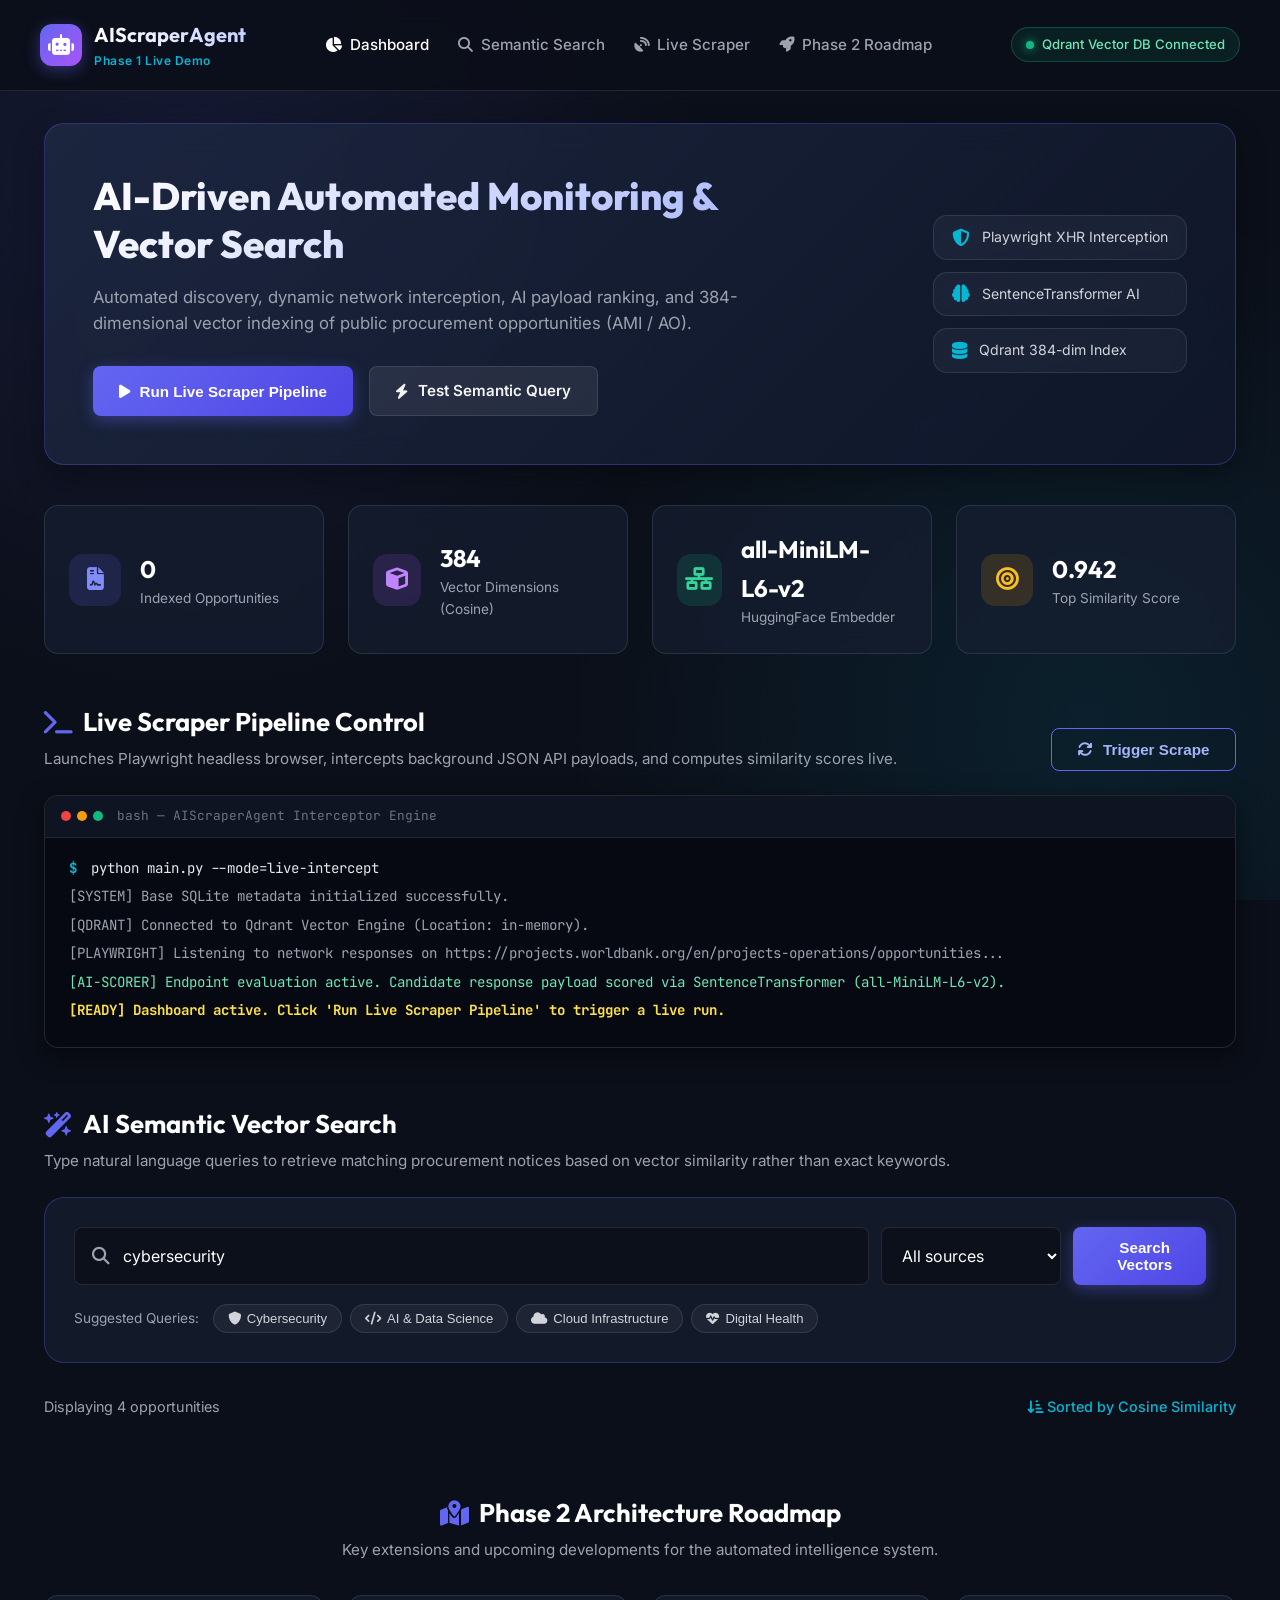
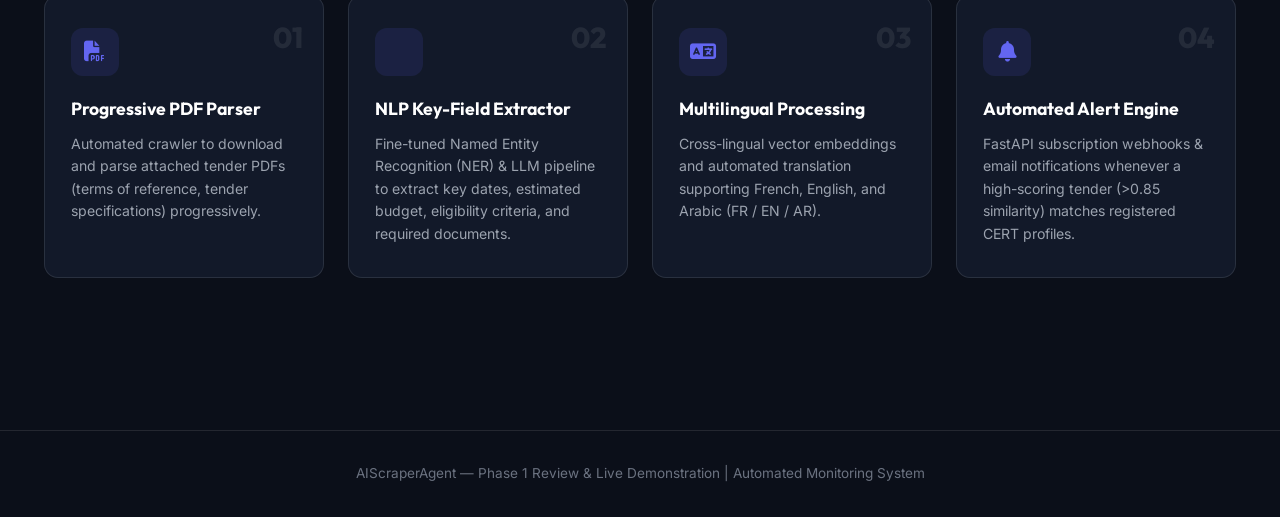
==== commit baa598a4: "fixed the qdrent top results search" ====
--- a/static/index.html
+++ b/static/index.html
@@ -3,56 +3,223 @@
 <head>
   <meta charset="UTF-8">
   <meta name="viewport" content="width=device-width, initial-scale=1.0">
-  <title>Procurement Opportunities</title>
+  <title>AIScraperAgent | Automated AI Procurement Intelligence & Vector Search</title>
+  
+  <!-- Fonts -->
+  <link rel="preconnect" href="https://fonts.googleapis.com">
+  <link rel="preconnect" href="https://fonts.gstatic.com" crossorigin>
+  <link href="https://fonts.googleapis.com/css2?family=Inter:wght@300;400;500;600;700&family=Outfit:wght@400;500;600;700;800&family=JetBrains+Mono:wght@400;500&display=swap" rel="stylesheet">
+  
+  <!-- FontAwesome Icons -->
+  <link rel="stylesheet" href="https://cdnjs.cloudflare.com/ajax/libs/font-awesome/6.5.1/css/all.min.css">
+  
   <link rel="stylesheet" href="/static/style.css">
 </head>
 <body>
 
-  <div class="page-container">
+  <!-- Top Navigation Header -->
+  <header class="navbar">
+    <div class="logo-area">
+      <div class="logo-icon">
+        <i class="fa-solid fa-robot"></i>
+      </div>
+      <div class="logo-text">
+        <span class="brand">AIScraperAgent</span>
+        <span class="tag">Phase 1 Live Demo</span>
+      </div>
+    </div>
     
-    <!-- Header -->
-    <header class="top-bar">
-      <div>
-        <h1 class="page-title">Procurement Opportunities</h1>
-        <p class="page-desc">Top 5 results fetched from SQLite database (CERT.db)</p>
-      </div>
-
-      <div class="actions">
-        <button id="btn-refresh" class="btn">Refresh</button>
-        <button id="btn-run" class="btn btn-primary">Run main.py</button>
-      </div>
-    </header>
-
-    <!-- Notification Message -->
-    <div id="msg" class="msg-box hidden"></div>
-
-    <!-- Table of Results -->
-    <div class="table-wrap">
-      <table class="data-table">
-        <thead>
-          <tr>
-            <th style="width: 40px;">#</th>
-            <th>Title & Description</th>
-            <th style="width: 170px;">Organization / Country</th>
-            <th style="width: 140px;">Sector</th>
-            <th style="width: 110px;">Deadline</th>
-            <th style="width: 70px;">Score</th>
-            <th style="width: 60px;">Link</th>
-          </tr>
-        </thead>
-        <tbody id="table-body">
-          <tr>
-            <td colspan="7" class="text-center">Loading opportunities from database...</td>
-          </tr>
-        </tbody>
-      </table>
+    <nav class="nav-links">
+      <a href="#dashboard" class="active"><i class="fa-solid fa-chart-pie"></i> Dashboard</a>
+      <a href="#search-section"><i class="fa-solid fa-magnifying-glass"></i> Semantic Search</a>
+      <a href="#scraper-section"><i class="fa-solid fa-satellite-dish"></i> Live Scraper</a>
+      <a href="#phase2-section"><i class="fa-solid fa-rocket"></i> Phase 2 Roadmap</a>
+    </nav>
+    
+    <div class="header-status">
+      <span class="status-indicator online"></span>
+      <span class="status-text">Qdrant Vector DB Connected</span>
     </div>
-
-    <footer class="footer-note">
-      <span id="update-time">Ready</span>
-    </footer>
-
-  </div>
+  </header>
+
+  <main class="container">
+    
+    <!-- Hero Banner -->
+    <section class="hero-card">
+      <div class="hero-content">
+        <h1>AI-Driven Automated Monitoring & Vector Search</h1>
+        <p>Automated discovery, dynamic network interception, AI payload ranking, and 384-dimensional vector indexing of public procurement opportunities (AMI / AO).</p>
+        <div class="hero-actions">
+          <button id="btn-trigger-scrape" class="btn btn-primary btn-glow">
+            <i class="fa-solid fa-play"></i> Run Live Scraper Pipeline
+          </button>
+          <a href="#search-section" class="btn btn-secondary">
+            <i class="fa-solid fa-bolt"></i> Test Semantic Query
+          </a>
+        </div>
+      </div>
+      <div class="hero-badge-box">
+        <div class="mini-badge">
+          <i class="fa-solid fa-shield-halved"></i>
+          <span>Playwright XHR Interception</span>
+        </div>
+        <div class="mini-badge">
+          <i class="fa-solid fa-brain"></i>
+          <span>SentenceTransformer AI</span>
+        </div>
+        <div class="mini-badge">
+          <i class="fa-solid fa-database"></i>
+          <span>Qdrant 384-dim Index</span>
+        </div>
+      </div>
+    </section>
+
+    <!-- Metrics Cards Banner -->
+    <section id="dashboard" class="metrics-grid">
+      <div class="metric-card">
+        <div class="metric-icon blue"><i class="fa-solid fa-file-contract"></i></div>
+        <div class="metric-data">
+          <h3 id="stat-total-count">0</h3>
+          <p>Indexed Opportunities</p>
+        </div>
+      </div>
+      <div class="metric-card">
+        <div class="metric-icon purple"><i class="fa-solid fa-cube"></i></div>
+        <div class="metric-data">
+          <h3 id="stat-vector-dim">384</h3>
+          <p>Vector Dimensions (Cosine)</p>
+        </div>
+      </div>
+      <div class="metric-card">
+        <div class="metric-icon green"><i class="fa-solid fa-network-wired"></i></div>
+        <div class="metric-data">
+          <h3 id="stat-model-name">all-MiniLM-L6-v2</h3>
+          <p>HuggingFace Embedder</p>
+        </div>
+      </div>
+      <div class="metric-card">
+        <div class="metric-icon amber"><i class="fa-solid fa-bullseye"></i></div>
+        <div class="metric-data">
+          <h3 id="stat-top-score">0.942</h3>
+          <p>Top Similarity Score</p>
+        </div>
+      </div>
+    </section>
+
+    <!-- Live Scraper Control & Terminal Section -->
+    <section id="scraper-section" class="section-block">
+      <div class="section-header">
+        <div>
+          <h2><i class="fa-solid fa-terminal"></i> Live Scraper Pipeline Control</h2>
+          <p>Launches Playwright headless browser, intercepts background JSON API payloads, and computes similarity scores live.</p>
+        </div>
+        <button id="btn-run-scraper-2" class="btn btn-outline">
+          <i class="fa-solid fa-arrows-rotate"></i> Trigger Scrape
+        </button>
+      </div>
+
+      <div class="terminal-box">
+        <div class="terminal-header">
+          <div class="terminal-dots">
+            <span class="dot red"></span>
+            <span class="dot yellow"></span>
+            <span class="dot green"></span>
+          </div>
+          <span class="terminal-title">bash — AIScraperAgent Interceptor Engine</span>
+        </div>
+        <div id="terminal-output" class="terminal-body">
+          <div class="line"><span class="prompt">$</span> python main.py --mode=live-intercept</div>
+          <div class="line sys">[SYSTEM] Base SQLite metadata initialized successfully.</div>
+          <div class="line sys">[QDRANT] Connected to Qdrant Vector Engine (Location: in-memory).</div>
+          <div class="line sys">[PLAYWRIGHT] Listening to network responses on https://projects.worldbank.org/en/projects-operations/opportunities...</div>
+          <div class="line success">[AI-SCORER] Endpoint evaluation active. Candidate response payload scored via SentenceTransformer (all-MiniLM-L6-v2).</div>
+          <div class="line highlight">[READY] Dashboard active. Click 'Run Live Scraper Pipeline' to trigger a live run.</div>
+        </div>
+      </div>
+    </section>
+
+    <!-- Semantic Search Section -->
+    <section id="search-section" class="section-block">
+      <div class="section-header">
+        <div>
+          <h2><i class="fa-solid fa-wand-magic-sparkles"></i> AI Semantic Vector Search</h2>
+          <p>Type natural language queries to retrieve matching procurement notices based on vector similarity rather than exact keywords.</p>
+        </div>
+      </div>
+
+      <div class="search-box-card">
+        <div class="search-input-wrapper">
+          <i class="fa-solid fa-magnifying-glass search-icon"></i>
+          <input type="text" id="search-input" placeholder="e.g. cybersecurity threat detection, cloud infrastructure, health data..." value="cybersecurity">
+          <label class="sr-only" for="source-filter">Filter by source</label>
+          <select id="source-filter" class="source-filter">
+            <option value="">All sources</option>
+          </select>
+          <button id="btn-search" class="btn btn-primary">
+            <i class="fa-solid fa-sparkles"></i> Search Vectors
+          </button>
+        </div>
+
+        <div class="search-pills">
+          <span class="pill-label">Suggested Queries:</span>
+          <button class="pill" data-query="cybersecurity threat detection"><i class="fa-solid fa-shield"></i> Cybersecurity</button>
+          <button class="pill" data-query="software engineering machine learning"><i class="fa-solid fa-code"></i> AI & Data Science</button>
+          <button class="pill" data-query="cloud computing devops digital transformation"><i class="fa-solid fa-cloud"></i> Cloud Infrastructure</button>
+          <button class="pill" data-query="health information system telemedicine"><i class="fa-solid fa-heart-pulse"></i> Digital Health</button>
+        </div>
+      </div>
+
+      <!-- Opportunities Grid -->
+      <div class="results-meta">
+        <span id="results-count-text">Displaying 4 opportunities</span>
+        <span class="sort-tag"><i class="fa-solid fa-arrow-down-short-wide"></i> Sorted by Cosine Similarity</span>
+      </div>
+
+      <div id="opportunities-grid" class="cards-grid">
+        <!-- Rendered dynamically by app.js -->
+      </div>
+    </section>
+
+    <!-- Phase 2 Roadmap Section -->
+    <section id="phase2-section" class="section-block roadmap-block">
+      <div class="section-header center">
+        <h2><i class="fa-solid fa-map-location-dot"></i> Phase 2 Architecture Roadmap</h2>
+        <p>Key extensions and upcoming developments for the automated intelligence system.</p>
+      </div>
+
+      <div class="roadmap-grid">
+        <div class="roadmap-card">
+          <div class="card-step">01</div>
+          <div class="card-icon"><i class="fa-solid fa-file-pdf"></i></div>
+          <h3>Progressive PDF Parser</h3>
+          <p>Automated crawler to download and parse attached tender PDFs (terms of reference, tender specifications) progressively.</p>
+        </div>
+        <div class="roadmap-card">
+          <div class="card-step">02</div>
+          <div class="card-icon"><i class="fa-solid fa-brain-circuit"></i></div>
+          <h3>NLP Key-Field Extractor</h3>
+          <p>Fine-tuned Named Entity Recognition (NER) & LLM pipeline to extract key dates, estimated budget, eligibility criteria, and required documents.</p>
+        </div>
+        <div class="roadmap-card">
+          <div class="card-step">03</div>
+          <div class="card-icon"><i class="fa-solid fa-language"></i></div>
+          <h3>Multilingual Processing</h3>
+          <p>Cross-lingual vector embeddings and automated translation supporting French, English, and Arabic (FR / EN / AR).</p>
+        </div>
+        <div class="roadmap-card">
+          <div class="card-step">04</div>
+          <div class="card-icon"><i class="fa-solid fa-bell"></i></div>
+          <h3>Automated Alert Engine</h3>
+          <p>FastAPI subscription webhooks & email notifications whenever a high-scoring tender (>0.85 similarity) matches registered CERT profiles.</p>
+        </div>
+      </div>
+    </section>
+
+  </main>
+
+  <footer class="footer">
+    <p>AIScraperAgent — Phase 1 Review & Live Demonstration | Automated Monitoring System</p>
+  </footer>
 
   <script src="/static/app.js"></script>
 </body>
--- a/static/style.css
+++ b/static/style.css
@@ -1,192 +1,689 @@
-/* Simple, clean, standard web styling */
+/* Modern Design System Tokens */
+:root {
+  --bg-dark: #0b0f19;
+  --bg-card: rgba(22, 31, 49, 0.7);
+  --bg-card-hover: rgba(30, 43, 68, 0.85);
+  --border-color: rgba(255, 255, 255, 0.1);
+  --border-accent: rgba(99, 102, 241, 0.3);
+  
+  --primary: #6366f1;
+  --primary-glow: rgba(99, 102, 241, 0.4);
+  --primary-hover: #4f46e5;
+  
+  --accent-cyan: #06b6d4;
+  --accent-purple: #a855f7;
+  --accent-green: #10b981;
+  --accent-amber: #f59e0b;
+  
+  --text-main: #f3f4f6;
+  --text-muted: #9ca3af;
+  --text-sub: #6b7280;
+  
+  --font-main: 'Inter', -apple-system, BlinkMacSystemFont, sans-serif;
+  --font-heading: 'Outfit', sans-serif;
+  --font-mono: 'JetBrains Mono', monospace;
+  
+  --radius-sm: 8px;
+  --radius-md: 14px;
+  --radius-lg: 20px;
+}
+
 * {
-  box-sizing: border-box;
   margin: 0;
   padding: 0;
+  box-sizing: border-box;
 }
 
 body {
-  font-family: -apple-system, BlinkMacSystemFont, "Segoe UI", Roboto, Helvetica, Arial, sans-serif;
-  background-color: #f6f8fa;
-  color: #24292f;
-  font-size: 14px;
-  line-height: 1.5;
-  padding: 24px 16px;
-}
-
-.page-container {
-  max-width: 1040px;
+  background-color: var(--bg-dark);
+  color: var(--text-main);
+  font-family: var(--font-main);
+  min-height: 100vh;
+  line-height: 1.6;
+  background-image: 
+    radial-gradient(circle at 15% 20%, rgba(99, 102, 241, 0.12) 0%, transparent 40%),
+    radial-gradient(circle at 85% 80%, rgba(6, 182, 212, 0.1) 0%, transparent 40%);
+  background-attachment: fixed;
+}
+
+/* Container */
+.container {
+  max-width: 1240px;
   margin: 0 auto;
-  background: #ffffff;
-  border: 1px solid #d0d7de;
-  border-radius: 6px;
-  padding: 24px;
-}
-
-/* Header */
-.top-bar {
-  display: flex;
+  padding: 2rem 1.5rem;
+}
+
+/* Navbar */
+.navbar {
+  display: flex;
+  align-items: center;
   justify-content: space-between;
-  align-items: center;
-  flex-wrap: wrap;
+  padding: 1.2rem 2.5rem;
+  background: rgba(11, 15, 25, 0.85);
+  backdrop-filter: blur(12px);
+  border-bottom: 1px solid var(--border-color);
+  position: sticky;
+  top: 0;
+  z-index: 100;
+}
+
+.logo-area {
+  display: flex;
+  align-items: center;
   gap: 12px;
-  padding-bottom: 16px;
-  border-bottom: 1px solid #d0d7de;
-  margin-bottom: 16px;
-}
-
-.page-title {
-  font-size: 20px;
+}
+
+.logo-icon {
+  width: 42px;
+  height: 42px;
+  background: linear-gradient(135deg, var(--primary), var(--accent-purple));
+  border-radius: 12px;
+  display: flex;
+  align-items: center;
+  justify-content: center;
+  font-size: 1.3rem;
+  color: white;
+  box-shadow: 0 4px 15px var(--primary-glow);
+}
+
+.logo-text {
+  display: flex;
+  flex-direction: column;
+}
+
+.brand {
+  font-family: var(--font-heading);
+  font-weight: 700;
+  font-size: 1.25rem;
+  background: linear-gradient(90deg, #ffffff, #c7d2fe);
+  -webkit-background-clip: text;
+  -webkit-text-fill-color: transparent;
+}
+
+.tag {
+  font-size: 0.75rem;
+  color: var(--accent-cyan);
   font-weight: 600;
-  color: #1f2328;
-}
-
-.page-desc {
-  font-size: 13px;
-  color: #656d76;
-  margin-top: 2px;
-}
-
-/* Buttons */
-.actions {
-  display: flex;
-  gap: 8px;
-}
-
-.btn {
-  font-size: 13px;
-  font-weight: 500;
-  padding: 5px 14px;
-  border: 1px solid #d0d7de;
-  border-radius: 6px;
-  background-color: #f6f8fa;
-  color: #24292f;
-  cursor: pointer;
-  line-height: 20px;
-}
-
-.btn:hover:not(:disabled) {
-  background-color: #f3f4f6;
-  border-color: #1b1f2426;
-}
-
-.btn:disabled {
-  opacity: 0.6;
-  cursor: not-allowed;
-}
-
-.btn-primary {
-  background-color: #0969da;
-  border-color: #0969da;
-  color: #ffffff;
-}
-
-.btn-primary:hover:not(:disabled) {
-  background-color: #085fc7;
-}
-
-/* Messages */
-.msg-box {
-  padding: 8px 12px;
-  border-radius: 6px;
-  font-size: 13px;
-  margin-bottom: 16px;
-  background-color: #ddf4ff;
-  border: 1px solid #54aeff66;
-  color: #0969da;
-}
-
-.msg-box.success {
-  background-color: #dafbe1;
-  border-color: #4ac26b66;
-  color: #1a7f37;
-}
-
-.msg-box.error {
-  background-color: #ffebe9;
-  border-color: #ff818266;
-  color: #cf222e;
-}
-
-.hidden {
-  display: none;
-}
-
-/* Table */
-.table-wrap {
-  overflow-x: auto;
-}
-
-.data-table {
-  width: 100%;
-  border-collapse: collapse;
-  text-align: left;
-  font-size: 13px;
-}
-
-.data-table th {
-  background-color: #f6f8fa;
-  color: #24292f;
-  font-weight: 600;
-  padding: 8px 12px;
-  border: 1px solid #d0d7de;
-  white-space: nowrap;
-}
-
-.data-table td {
-  padding: 10px 12px;
-  border: 1px solid #d0d7de;
-  vertical-align: top;
-}
-
-.data-table tbody tr:hover {
-  background-color: #fbfcfd;
-}
-
-.item-title {
-  font-weight: 600;
-  color: #0969da;
-  margin-bottom: 3px;
-}
-
-.item-desc {
-  font-size: 12px;
-  color: #57606a;
-  line-height: 1.4;
-}
-
-.score-cell {
-  font-weight: 600;
-  color: #1a7f37;
-}
-
-.meta-sub {
-  font-size: 12px;
-  color: #57606a;
-}
-
-.link-action {
-  color: #0969da;
+  letter-spacing: 0.5px;
+}
+
+.nav-links {
+  display: flex;
+  gap: 1.8rem;
+}
+
+.nav-links a {
+  color: var(--text-muted);
   text-decoration: none;
   font-weight: 500;
-}
-
-.link-action:hover {
-  text-decoration: underline;
-}
-
-.text-center {
+  font-size: 0.95rem;
+  transition: all 0.2s ease;
+  display: flex;
+  align-items: center;
+  gap: 8px;
+}
+
+.nav-links a:hover, .nav-links a.active {
+  color: #ffffff;
+}
+
+.header-status {
+  display: flex;
+  align-items: center;
+  gap: 8px;
+  background: rgba(16, 185, 129, 0.1);
+  border: 1px solid rgba(16, 185, 129, 0.3);
+  padding: 6px 14px;
+  border-radius: 20px;
+  font-size: 0.82rem;
+  color: #6ee7b7;
+  font-weight: 500;
+}
+
+.status-indicator.online {
+  width: 8px;
+  height: 8px;
+  background-color: var(--accent-green);
+  border-radius: 50%;
+  box-shadow: 0 0 10px var(--accent-green);
+}
+
+/* Hero Section */
+.hero-card {
+  background: linear-gradient(135deg, rgba(30, 41, 67, 0.8), rgba(15, 23, 42, 0.9));
+  border: 1px solid var(--border-accent);
+  border-radius: var(--radius-lg);
+  padding: 3rem;
+  margin-bottom: 2.5rem;
+  display: flex;
+  justify-content: space-between;
+  align-items: center;
+  backdrop-filter: blur(16px);
+  position: relative;
+  overflow: hidden;
+  box-shadow: 0 10px 30px rgba(0, 0, 0, 0.3);
+}
+
+.hero-content {
+  max-width: 680px;
+}
+
+.hero-content h1 {
+  font-family: var(--font-heading);
+  font-size: 2.4rem;
+  font-weight: 800;
+  line-height: 1.25;
+  margin-bottom: 1rem;
+  background: linear-gradient(135deg, #ffffff 0%, #a5b4fc 100%);
+  -webkit-background-clip: text;
+  -webkit-text-fill-color: transparent;
+}
+
+.hero-content p {
+  color: var(--text-muted);
+  font-size: 1.05rem;
+  margin-bottom: 1.8rem;
+}
+
+.hero-actions {
+  display: flex;
+  gap: 1rem;
+}
+
+/* Buttons */
+.btn {
+  padding: 0.75rem 1.6rem;
+  border-radius: var(--radius-sm);
+  font-weight: 600;
+  font-size: 0.95rem;
+  cursor: pointer;
+  border: none;
+  transition: all 0.25s ease;
+  display: inline-flex;
+  align-items: center;
+  gap: 10px;
+  text-decoration: none;
+}
+
+.btn-primary {
+  background: linear-gradient(135deg, var(--primary), var(--primary-hover));
+  color: white;
+  box-shadow: 0 4px 15px var(--primary-glow);
+}
+
+.btn-primary:hover {
+  transform: translateY(-2px);
+  box-shadow: 0 6px 20px var(--primary-glow);
+}
+
+.btn-glow {
+  position: relative;
+}
+
+.btn-secondary {
+  background: rgba(255, 255, 255, 0.08);
+  color: var(--text-main);
+  border: 1px solid var(--border-color);
+}
+
+.btn-secondary:hover {
+  background: rgba(255, 255, 255, 0.15);
+  color: white;
+}
+
+.btn-outline {
+  background: transparent;
+  border: 1px solid var(--primary);
+  color: #a5b4fc;
+}
+
+.btn-outline:hover {
+  background: rgba(99, 102, 241, 0.15);
+  color: white;
+}
+
+/* Hero Badge Box */
+.hero-badge-box {
+  display: flex;
+  flex-direction: column;
+  gap: 12px;
+}
+
+.mini-badge {
+  background: rgba(255, 255, 255, 0.04);
+  border: 1px solid var(--border-color);
+  padding: 10px 18px;
+  border-radius: var(--radius-md);
+  display: flex;
+  align-items: center;
+  gap: 12px;
+  font-size: 0.88rem;
+  color: #d1d5db;
+  backdrop-filter: blur(8px);
+}
+
+.mini-badge i {
+  color: var(--accent-cyan);
+  font-size: 1.1rem;
+}
+
+/* Metrics Grid */
+.metrics-grid {
+  display: grid;
+  grid-template-columns: repeat(auto-fit, minmax(240px, 1fr));
+  gap: 1.5rem;
+  margin-bottom: 3rem;
+}
+
+.metric-card {
+  background: var(--bg-card);
+  border: 1px solid var(--border-color);
+  border-radius: var(--radius-md);
+  padding: 1.5rem;
+  display: flex;
+  align-items: center;
+  gap: 1.2rem;
+  backdrop-filter: blur(12px);
+  transition: transform 0.2s ease, border-color 0.2s ease;
+}
+
+.metric-card:hover {
+  transform: translateY(-3px);
+  border-color: var(--border-accent);
+}
+
+.metric-icon {
+  width: 52px;
+  height: 52px;
+  border-radius: 14px;
+  display: flex;
+  align-items: center;
+  justify-content: center;
+  font-size: 1.4rem;
+}
+
+.metric-icon.blue { background: rgba(99, 102, 241, 0.15); color: #818cf8; }
+.metric-icon.purple { background: rgba(168, 85, 247, 0.15); color: #c084fc; }
+.metric-icon.green { background: rgba(16, 185, 129, 0.15); color: #34d399; }
+.metric-icon.amber { background: rgba(245, 158, 11, 0.15); color: #fbbf24; }
+
+.metric-data h3 {
+  font-family: var(--font-heading);
+  font-size: 1.5rem;
+  font-weight: 700;
+  color: white;
+}
+
+.metric-data p {
+  font-size: 0.85rem;
+  color: var(--text-muted);
+}
+
+/* Section Blocks */
+.section-block {
+  margin-bottom: 3.5rem;
+}
+
+.section-header {
+  display: flex;
+  justify-content: space-between;
+  align-items: flex-end;
+  margin-bottom: 1.5rem;
+}
+
+.section-header.center {
   text-align: center;
-  color: #57606a;
-  padding: 24px;
+  flex-direction: column;
+  align-items: center;
+}
+
+.section-header h2 {
+  font-family: var(--font-heading);
+  font-size: 1.6rem;
+  font-weight: 700;
+  color: white;
+  display: flex;
+  align-items: center;
+  gap: 10px;
+}
+
+.section-header h2 i {
+  color: var(--primary);
+}
+
+.section-header p {
+  color: var(--text-muted);
+  font-size: 0.95rem;
+  margin-top: 4px;
+}
+
+/* Terminal Component */
+.terminal-box {
+  background: #060911;
+  border: 1px solid rgba(255, 255, 255, 0.12);
+  border-radius: var(--radius-md);
+  overflow: hidden;
+  box-shadow: 0 8px 25px rgba(0, 0, 0, 0.5);
+}
+
+.terminal-header {
+  background: #0f1422;
+  padding: 10px 16px;
+  display: flex;
+  align-items: center;
+  border-bottom: 1px solid rgba(255, 255, 255, 0.08);
+}
+
+.terminal-dots {
+  display: flex;
+  gap: 6px;
+  margin-right: 14px;
+}
+
+.dot {
+  width: 10px;
+  height: 10px;
+  border-radius: 50%;
+}
+.dot.red { background: #ef4444; }
+.dot.yellow { background: #f59e0b; }
+.dot.green { background: #10b981; }
+
+.terminal-title {
+  font-family: var(--font-mono);
+  font-size: 0.8rem;
+  color: var(--text-sub);
+}
+
+.terminal-body {
+  padding: 1.2rem 1.5rem;
+  font-family: var(--font-mono);
+  font-size: 0.88rem;
+  min-height: 160px;
+  max-height: 280px;
+  overflow-y: auto;
+  color: #e5e7eb;
+}
+
+.terminal-body .line {
+  margin-bottom: 6px;
+}
+
+.line .prompt { color: var(--accent-cyan); font-weight: bold; margin-right: 6px; }
+.line.sys { color: #9ca3af; }
+.line.success { color: #6ee7b7; }
+.line.highlight { color: #fde047; font-weight: bold; }
+
+/* Search Component */
+.search-box-card {
+  background: var(--bg-card);
+  border: 1px solid var(--border-accent);
+  border-radius: var(--radius-lg);
+  padding: 1.8rem;
+  backdrop-filter: blur(16px);
+  margin-bottom: 2rem;
+}
+
+.search-input-wrapper {
+  position: relative;
+  display: flex;
+  gap: 12px;
+  margin-bottom: 1.2rem;
+}
+
+.search-icon {
+  position: absolute;
+  left: 18px;
+  top: 50%;
+  transform: translateY(-50%);
+  color: var(--text-muted);
+  font-size: 1.1rem;
+}
+
+#search-input {
+  width: 100%;
+  background: rgba(10, 15, 26, 0.8);
+  border: 1px solid var(--border-color);
+  border-radius: var(--radius-sm);
+  padding: 0.9rem 1rem 0.9rem 3rem;
+  color: white;
+  font-size: 1rem;
+  font-family: var(--font-main);
+  outline: none;
+  transition: border-color 0.2s ease;
+}
+
+#search-input:focus {
+  border-color: var(--primary);
+  box-shadow: 0 0 12px var(--primary-glow);
+}
+
+.source-filter {
+  min-width: 180px;
+  padding: 0.9rem 1rem;
+  background: rgba(10, 15, 26, 0.8);
+  border: 1px solid var(--border-color);
+  border-radius: var(--radius-sm);
+  color: white;
+  font: inherit;
+}
+
+.source-filter:focus {
+  border-color: var(--primary);
+  outline: none;
+  box-shadow: 0 0 12px var(--primary-glow);
+}
+
+.search-pills {
+  display: flex;
+  align-items: center;
+  gap: 8px;
+  flex-wrap: wrap;
+}
+
+.pill-label {
+  font-size: 0.85rem;
+  color: var(--text-muted);
+  margin-right: 6px;
+}
+
+.pill {
+  background: rgba(255, 255, 255, 0.05);
+  border: 1px solid var(--border-color);
+  color: #d1d5db;
+  padding: 6px 14px;
+  border-radius: 20px;
+  font-size: 0.82rem;
+  cursor: pointer;
+  transition: all 0.2s ease;
+  display: inline-flex;
+  align-items: center;
+  gap: 6px;
+}
+
+.pill:hover {
+  background: rgba(99, 102, 241, 0.2);
+  border-color: var(--primary);
+  color: white;
+}
+
+/* Results Grid */
+.results-meta {
+  display: flex;
+  justify-content: space-between;
+  font-size: 0.9rem;
+  color: var(--text-muted);
+  margin-bottom: 1.2rem;
+}
+
+.sort-tag {
+  color: var(--accent-cyan);
+  font-weight: 500;
+}
+
+.cards-grid {
+  display: grid;
+  grid-template-columns: repeat(auto-fill, minmax(360px, 1fr));
+  gap: 1.5rem;
+}
+
+.opportunity-card {
+  background: var(--bg-card);
+  border: 1px solid var(--border-color);
+  border-radius: var(--radius-md);
+  padding: 1.6rem;
+  backdrop-filter: blur(12px);
+  display: flex;
+  flex-direction: column;
+  justify-content: space-between;
+  transition: transform 0.25s ease, border-color 0.25s ease, box-shadow 0.25s ease;
+}
+
+.opportunity-card:hover {
+  transform: translateY(-4px);
+  border-color: var(--border-accent);
+  box-shadow: 0 12px 30px rgba(0, 0, 0, 0.35);
+}
+
+.card-top {
+  display: flex;
+  justify-content: space-between;
+  align-items: flex-start;
+  margin-bottom: 1rem;
+}
+
+.score-badge {
+  background: linear-gradient(135deg, rgba(16, 185, 129, 0.2), rgba(6, 182, 212, 0.2));
+  border: 1px solid rgba(16, 185, 129, 0.4);
+  color: #6ee7b7;
+  padding: 4px 10px;
+  border-radius: 12px;
+  font-size: 0.8rem;
+  font-weight: 700;
+  font-family: var(--font-mono);
+}
+
+.card-title {
+  font-family: var(--font-heading);
+  font-size: 1.15rem;
+  font-weight: 700;
+  color: white;
+  line-height: 1.35;
+  margin-bottom: 0.8rem;
+}
+
+.card-source {
+  color: #6ee7b7;
+  font-size: 0.8rem;
+  margin: -0.2rem 0 0.8rem;
+}
+
+.card-desc {
+  color: var(--text-muted);
+  font-size: 0.9rem;
+  margin-bottom: 1.4rem;
+  display: -webkit-box;
+  -webkit-line-clamp: 4;
+  -webkit-box-orient: vertical;
+  overflow: hidden;
+}
+
+.card-tags {
+  display: flex;
+  gap: 8px;
+  flex-wrap: wrap;
+  margin-bottom: 1.2rem;
+}
+
+.tag-item {
+  background: rgba(255, 255, 255, 0.04);
+  border: 1px solid rgba(255, 255, 255, 0.08);
+  color: #9ca3af;
+  font-size: 0.78rem;
+  padding: 4px 10px;
+  border-radius: 6px;
+}
+
+.card-footer {
+  border-top: 1px solid rgba(255, 255, 255, 0.06);
+  padding-top: 1rem;
+  display: flex;
+  justify-content: space-between;
+  align-items: center;
+  font-size: 0.82rem;
+  color: var(--text-sub);
+}
+
+.card-link {
+  color: var(--accent-cyan);
+  text-decoration: none;
+  font-weight: 600;
+}
+.card-link:hover { text-decoration: underline; }
+
+/* Roadmap Grid */
+.roadmap-grid {
+  display: grid;
+  grid-template-columns: repeat(auto-fit, minmax(250px, 1fr));
+  gap: 1.5rem;
+  margin-top: 2rem;
+}
+
+.roadmap-card {
+  background: var(--bg-card);
+  border: 1px solid var(--border-color);
+  border-radius: var(--radius-md);
+  padding: 2rem 1.6rem;
+  position: relative;
+  backdrop-filter: blur(12px);
+  transition: transform 0.2s ease;
+}
+
+.roadmap-card:hover {
+  transform: translateY(-4px);
+}
+
+.card-step {
+  position: absolute;
+  top: 18px;
+  right: 20px;
+  font-family: var(--font-heading);
+  font-size: 1.8rem;
+  font-weight: 800;
+  color: rgba(255, 255, 255, 0.08);
+}
+
+.card-icon {
+  width: 48px;
+  height: 48px;
+  background: rgba(99, 102, 241, 0.12);
+  border-radius: 12px;
+  display: flex;
+  align-items: center;
+  justify-content: center;
+  font-size: 1.3rem;
+  color: var(--primary);
+  margin-bottom: 1.2rem;
+}
+
+.roadmap-card h3 {
+  font-family: var(--font-heading);
+  color: white;
+  font-size: 1.1rem;
+  margin-bottom: 0.6rem;
+}
+
+.roadmap-card p {
+  color: var(--text-muted);
+  font-size: 0.88rem;
 }
 
 /* Footer */
-.footer-note {
-  margin-top: 16px;
-  padding-top: 12px;
-  border-top: 1px solid #d0d7de;
-  font-size: 12px;
-  color: #656d76;
-  text-align: right;
-}
+.footer {
+  border-top: 1px solid var(--border-color);
+  padding: 2rem;
+  text-align: center;
+  color: var(--text-sub);
+  font-size: 0.85rem;
+  margin-top: 4rem;
+}
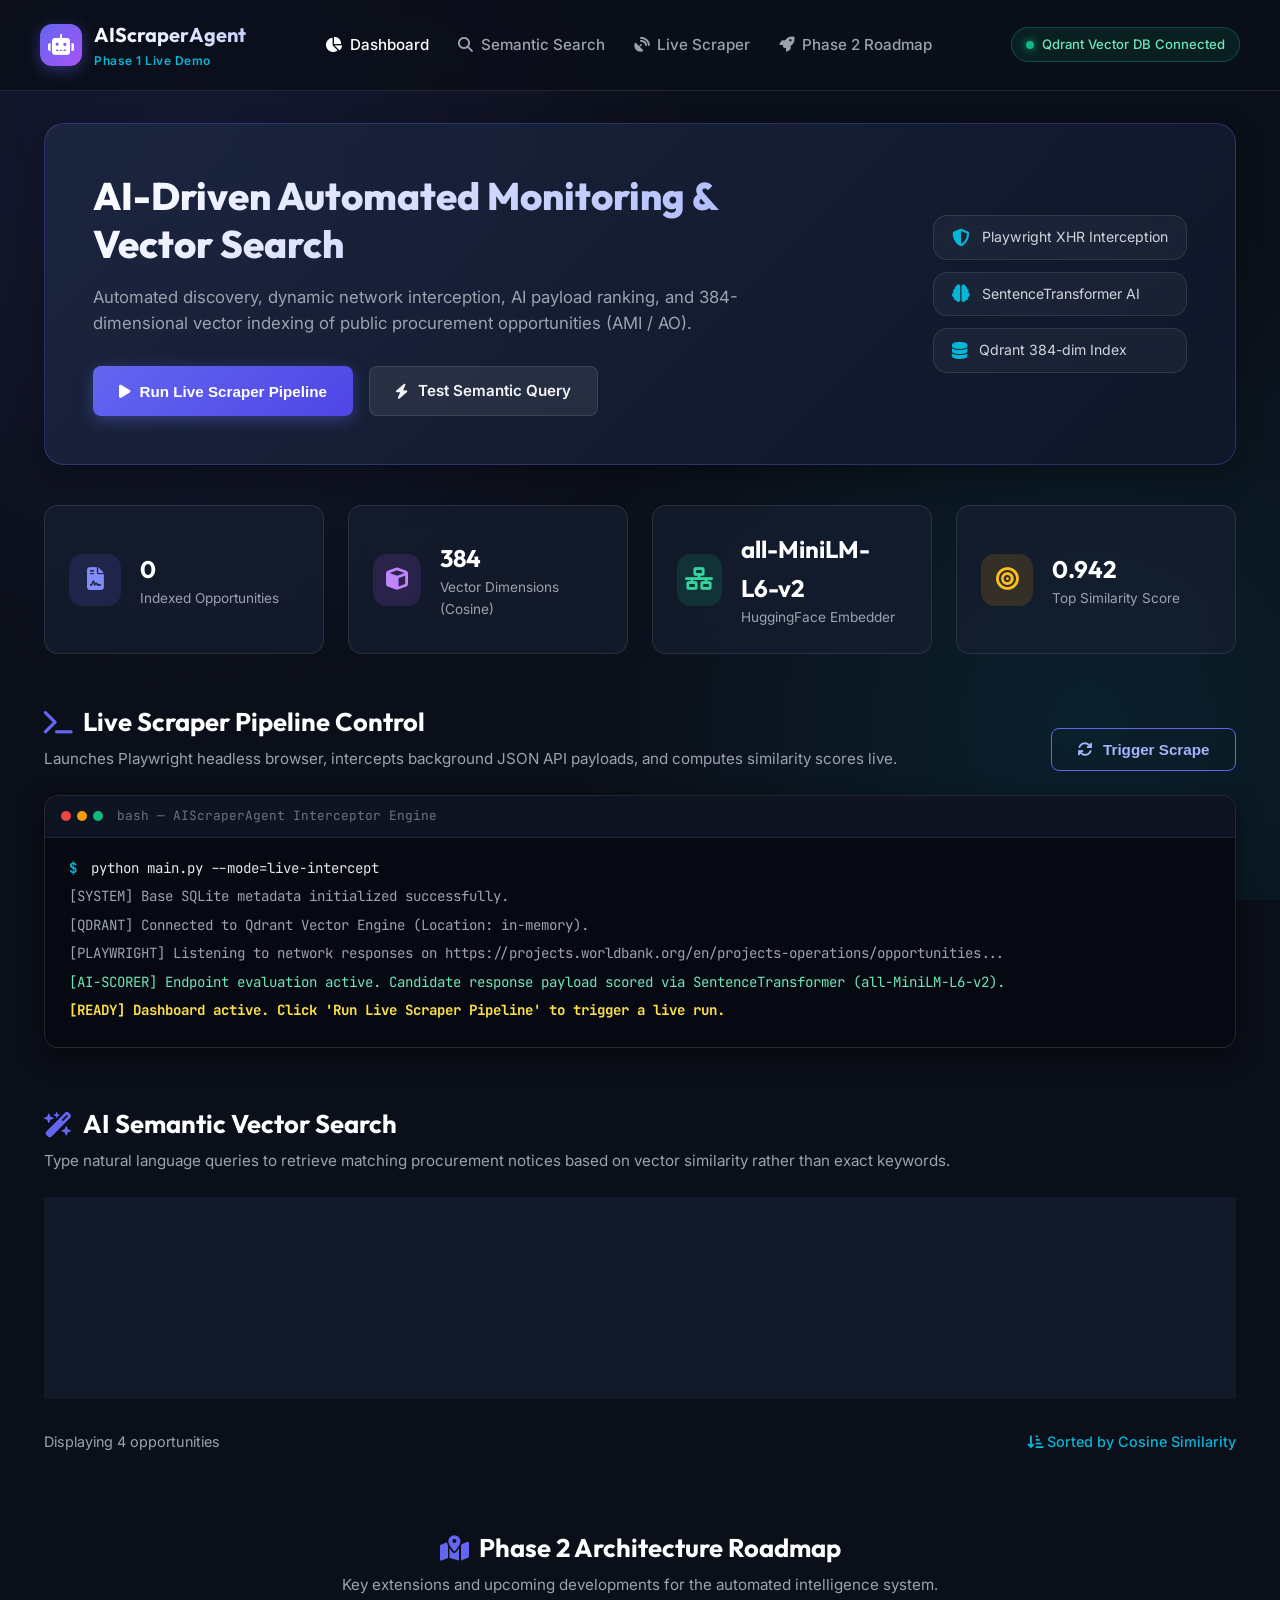
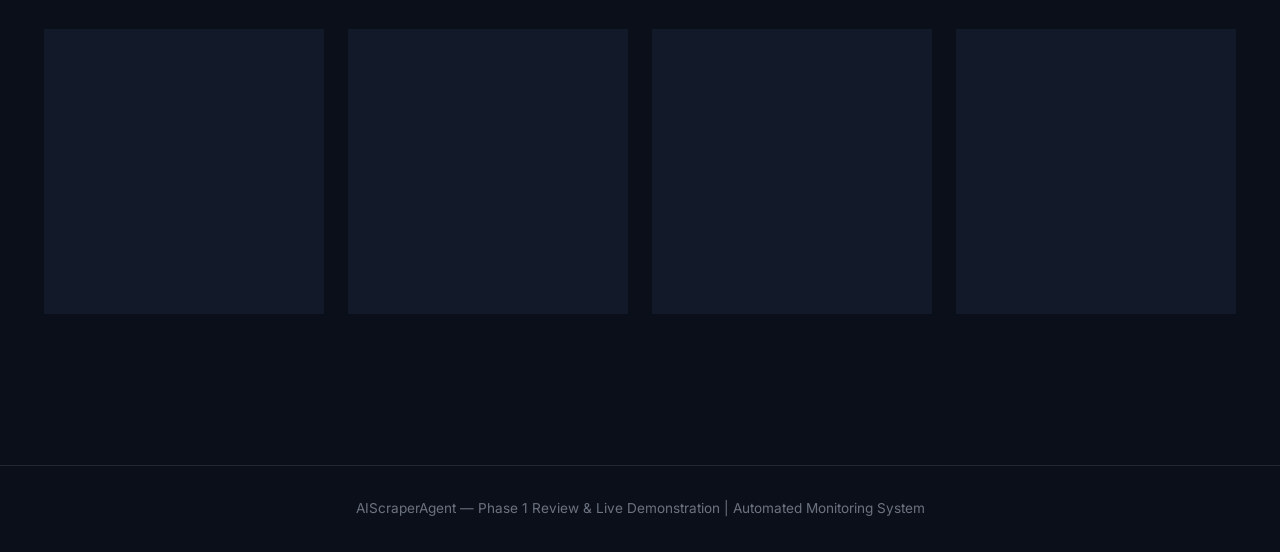
==== commit 78370881: "added date filter for the dead line" ====
--- a/static/index.html
+++ b/static/index.html
@@ -159,6 +159,10 @@
             <i class="fa-solid fa-sparkles"></i> Search Vectors
           </button>
         </div>
+        <div class="filter-controls">
+          <label for="deadline-filter">Deadline date from</label>
+          <input type="date" id="deadline-filter" class="deadline-filter" aria-label="Deadline date filter" title="Show deadlines on or after">
+        </div>
 
         <div class="search-pills">
           <span class="pill-label">Suggested Queries:</span>
--- a/static/style.css
+++ b/static/style.css
@@ -474,6 +474,11 @@
   box-shadow: 0 0 12px var(--primary-glow);
 }
 
+.deadline-filter { width: 150px; padding: 0.55rem 0.7rem; border: 1px solid rgba(248, 113, 113, 0.65); border-radius: 0.5rem; background: rgba(127, 29, 29, 0.22); color: #fee2e2; font-size: 0.8rem; font-weight: 600; color-scheme: dark; transition: border-color 0.2s ease, box-shadow 0.2s ease; }
+.deadline-filter:focus { border-color: #f87171; outline: none; box-shadow: 0 0 0 3px rgba(248, 113, 113, 0.16); }
+.deadline-date { color: #f87171; }
+.filter-controls { display: flex; align-items: center; gap: 8px; margin-top: 0.8rem; color: var(--text-muted); font-size: 0.75rem; }.filter-controls label { text-transform: uppercase; letter-spacing: 0.05em; }.filter-controls .deadline-filter { padding: 0.5rem 0.65rem; font-size: 0.8rem; }
+
 .search-pills {
   display: flex;
   align-items: center;
